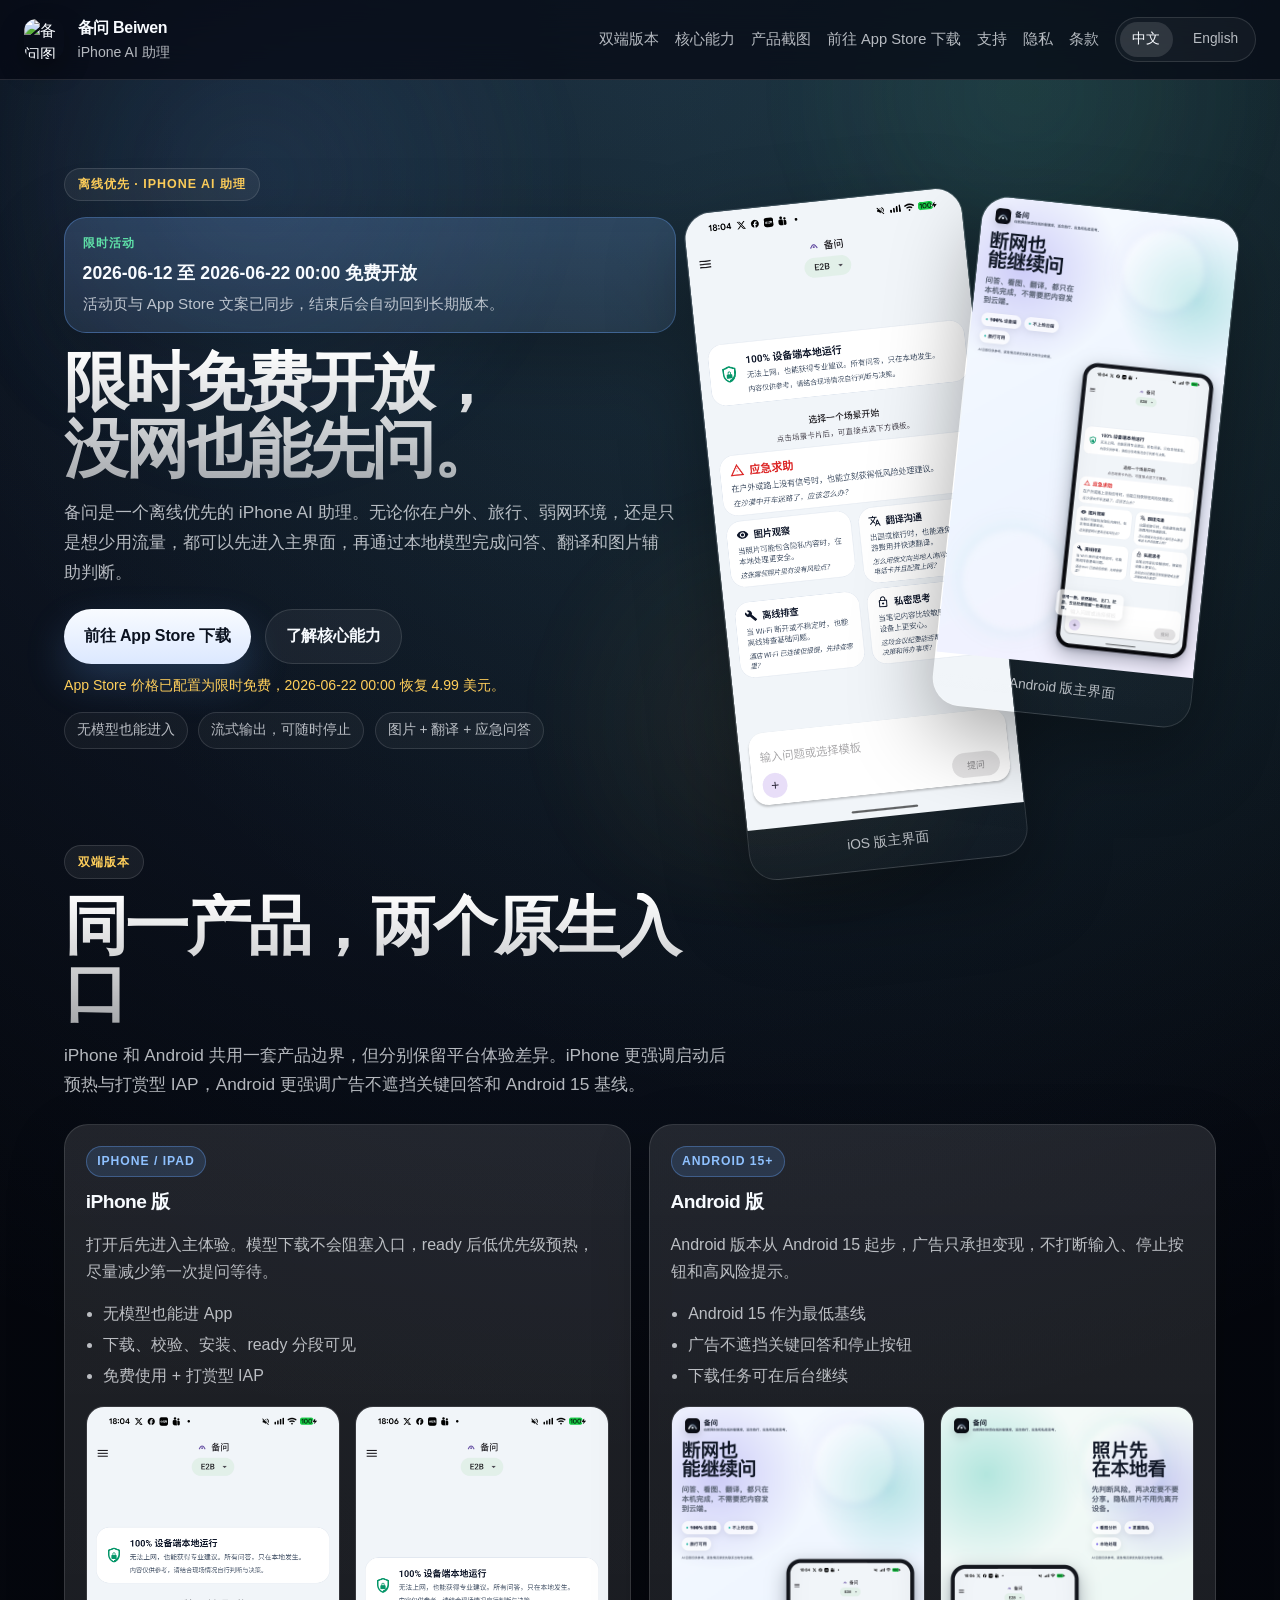
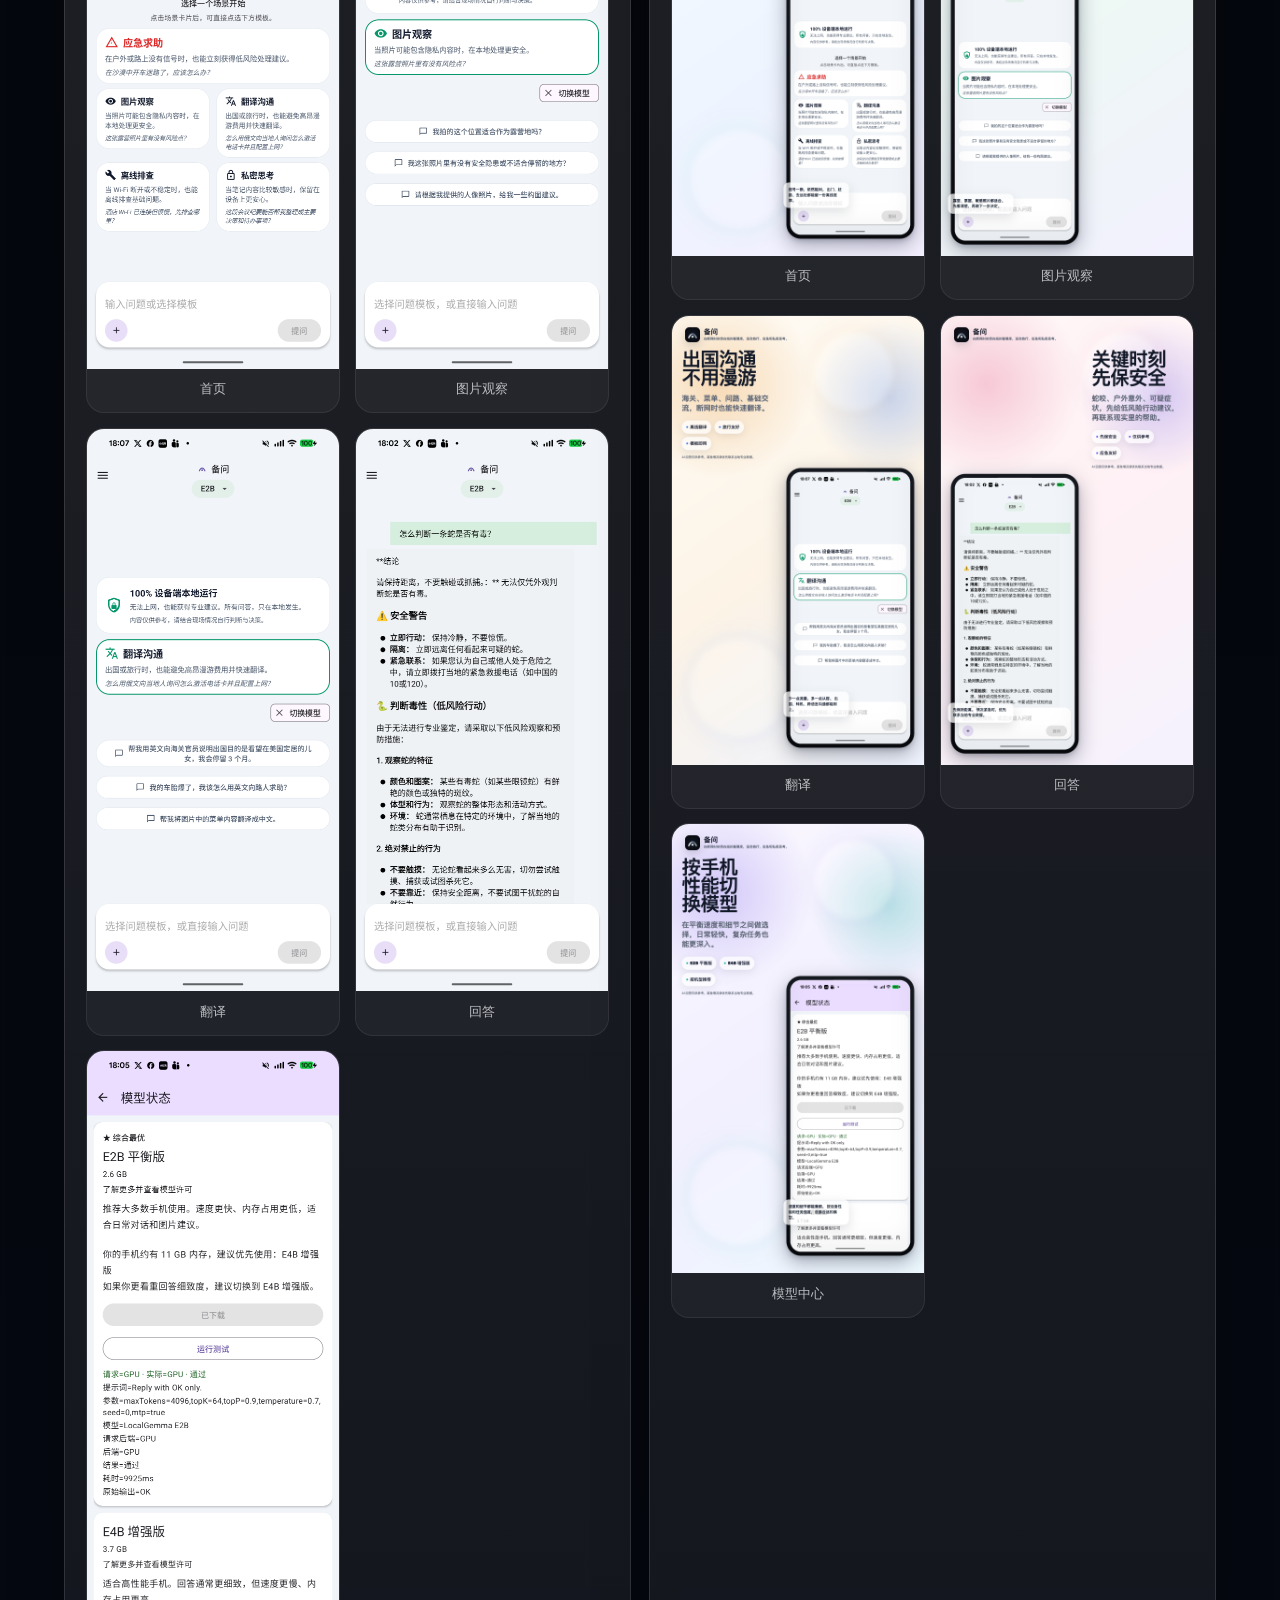
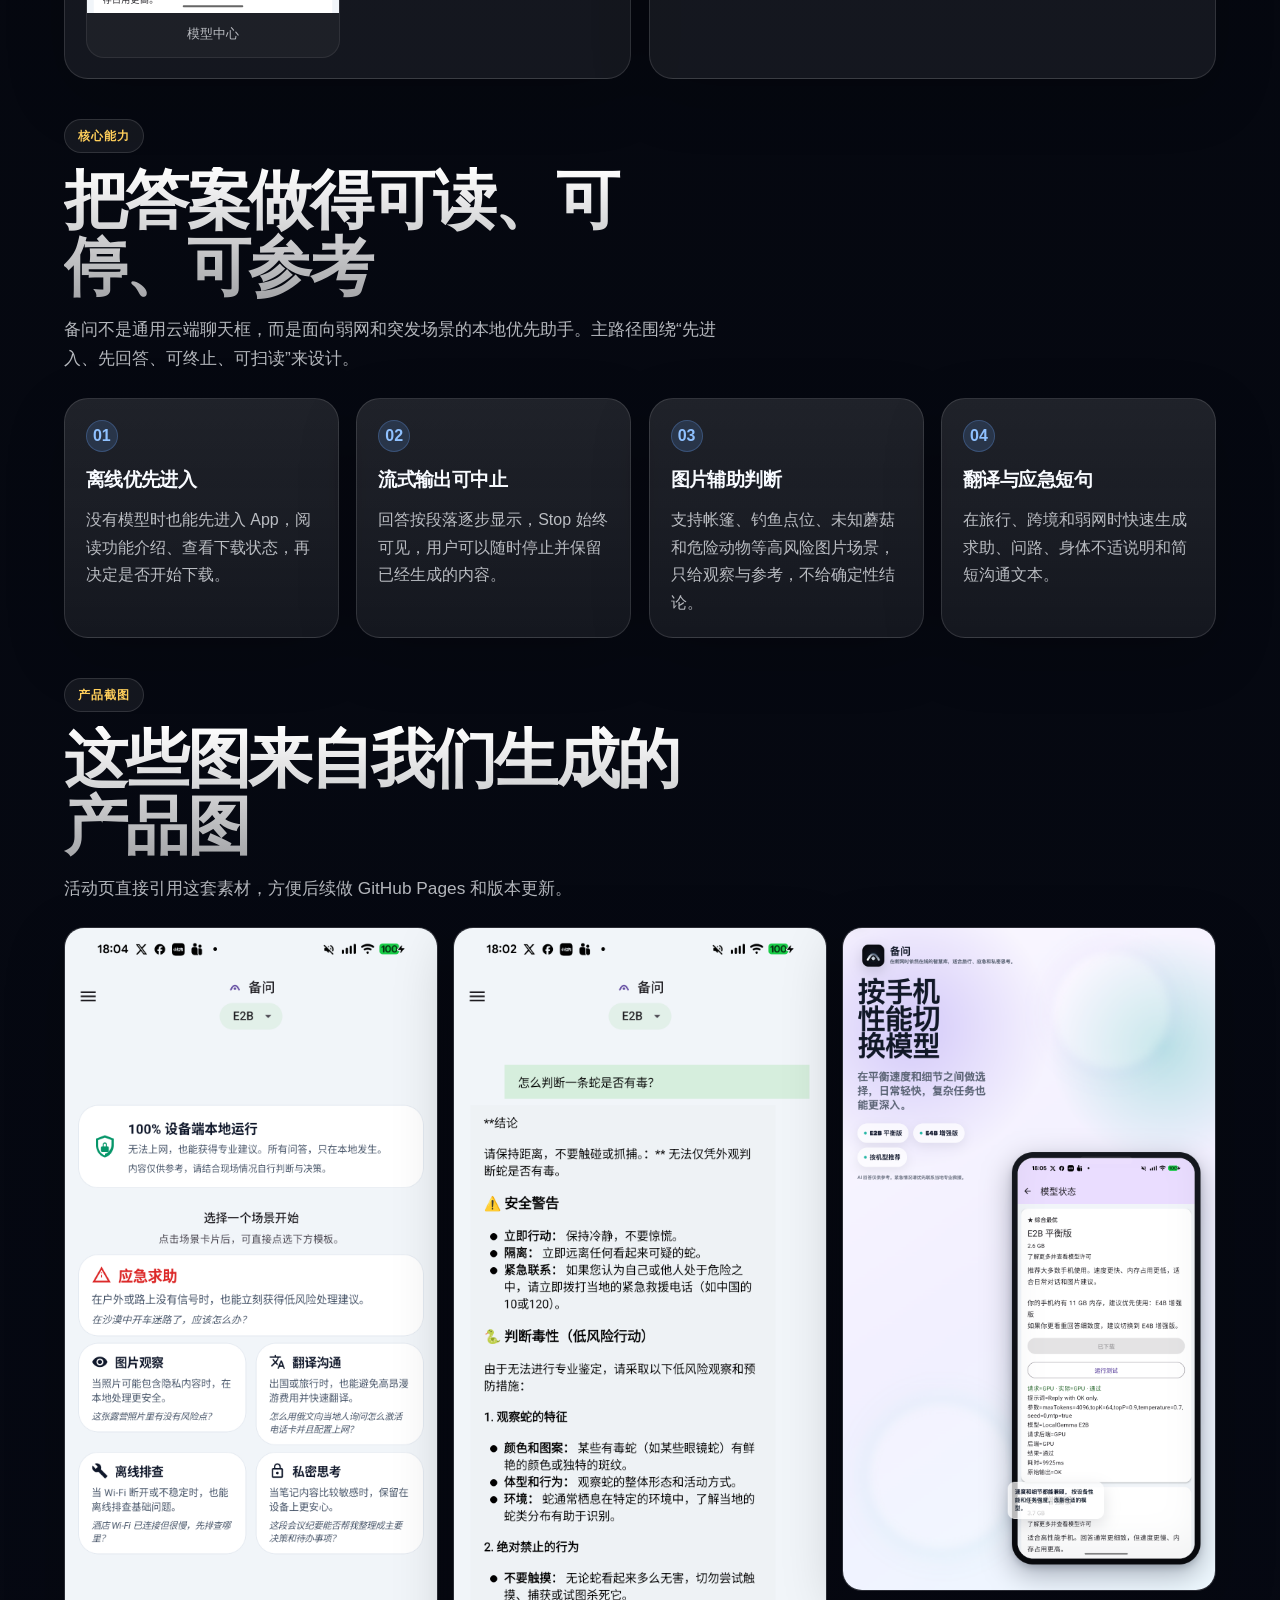
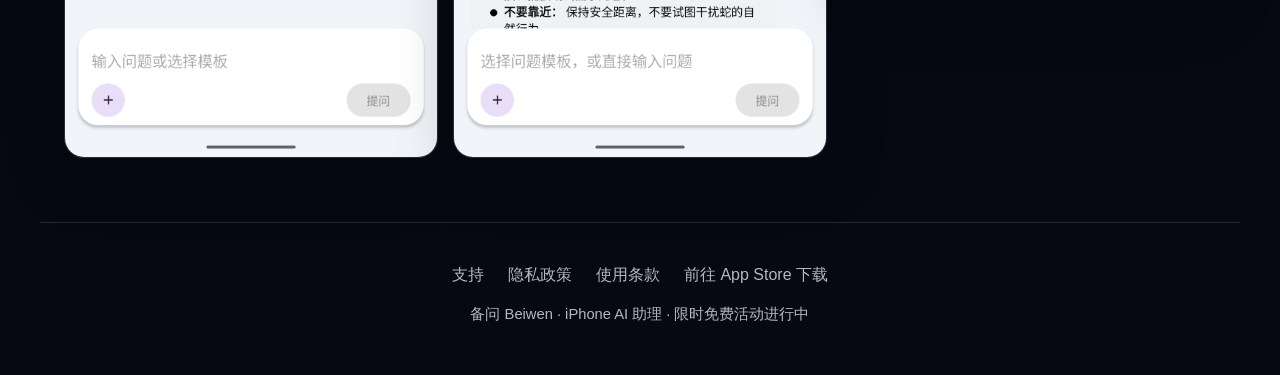
==== index.html @ 20f4f060 "Publish product landing site" ====
<!DOCTYPE html>
<html lang="zh-Hans">
<head>
  <meta charset="UTF-8">
  <meta name="viewport" content="width=device-width, initial-scale=1.0">
  <meta name="description" content="备问是一款离线优先的 iPhone AI 助理。限时免费开放至 2026-06-22 00:00，适合旅行、弱网和隐私敏感场景。">
  <title>备问 Beiwen - 限时免费到 2026-06-22</title>
  
  <!-- OpenGraph Metadata for Social Sharing -->
  <meta property="og:title" content="备问 Beiwen - 限时免费到 2026-06-22">
  <meta property="og:description" content="备问是一款离线优先的 iPhone AI 助理。限时免费开放至 2026-06-22 00:00，适合旅行、弱网和隐私敏感场景。">
    <meta property="og:image" content="https://beiwen-app.github.io/assets/beiwen/icon/app-icon.png">
    <meta property="og:url" content="https://beiwen-app.github.io/">
  <meta property="og:type" content="website">
  
  <!-- Twitter Card Metadata -->
  <meta name="twitter:card" content="summary_large_image">
  <meta name="twitter:title" content="备问 Beiwen - 限时免费到 2026-06-22">
  <meta name="twitter:description" content="备问是一款离线优先的 iPhone AI 助理。限时免费开放至 2026-06-22 00:00，适合旅行、弱网和隐私敏感场景。">
    <meta name="twitter:image" content="https://beiwen-app.github.io/assets/beiwen/icon/app-icon.png">

  <link rel="stylesheet" href="css/style.css">
  <script src="js/main.js" defer></script>
</head>
<body data-page="home">
  <div class="page-backdrop" aria-hidden="true"></div>

  <nav class="navbar" id="site-nav">
    <div class="brand-wrap">
      <img src="assets/beiwen/icon/app-icon.png" alt="备问图标" class="brand-icon">
      <div class="brand-copy">
        <div class="brand-title" data-i18n="nav.brand">备问 Beiwen</div>
        <div class="brand-subtitle" data-i18n="nav.pill">iOS + Android</div>
      </div>
    </div>
    <div class="nav-links">
      <a href="#platforms" data-i18n="nav.platforms">双端版本</a>
      <a href="#features" data-i18n="nav.features">核心能力</a>
      <a href="#gallery" data-i18n="nav.gallery">产品截图</a>
      <a href="https://apps.apple.com/app/id6776050238" data-app-store-link data-i18n="hero.primary">前往 App Store 下载</a>
      <a href="support.html" data-i18n="nav.support">支持</a>
      <a href="legal/privacy.html" data-i18n="nav.privacy">隐私</a>
      <a href="legal/terms.html" data-i18n="nav.terms">条款</a>
      <div class="locale-switcher" role="group" aria-label="Language switcher">
        <button class="lang-switch" type="button" data-set-locale="zh-Hans">中文</button>
        <button class="lang-switch" type="button" data-set-locale="en">English</button>
      </div>
    </div>
  </nav>

  <main>
    <header class="hero">
      <div class="hero-copy">
        <div class="hero-kicker" data-i18n="hero.kicker">离线优先 · iOS / Android 双端</div>
        <div class="activity-banner">
          <div class="activity-banner__badge" data-i18n="announcement.badge">限时活动</div>
          <div class="activity-banner__title" data-i18n="announcement.title">2026-06-12 至 2026-06-22 00:00 免费开放</div>
          <div class="activity-banner__desc" data-i18n="announcement.desc">活动页与 App Store 文案已同步，结束后会自动回到长期版本。</div>
        </div>
        <h1 class="hero-title text-gradient" data-i18n="hero.title">没网也能先问，<br>先拿到参考答案。</h1>
        <p class="hero-subtitle" data-i18n="hero.subtitle">
          备问是一个离线优先的应急 AI 助理。无论你在户外、旅行、弱网环境，还是只是想少用流量，都可以先进入主界面，再通过本地模型完成问答、翻译和图片辅助判断。
        </p>
        <div class="hero-actions-container">
          <div class="hero-actions">
            <a href="https://apps.apple.com/app/id6776050238" class="btn-primary" data-app-store-link data-i18n="hero.primary">前往 App Store 下载</a>
            <a href="#features" class="btn btn-secondary" data-i18n="hero.secondary">了解核心能力</a>
          </div>
          <div class="hero-actions-note" data-i18n="hero.appStoreNote">App Store 价格已配置为限时免费，2026-06-22 00:00 恢复 4.99 美元。</div>
        </div>
        <div class="hero-pills">
          <span data-i18n="hero.pill1">无模型也能进入</span>
          <span data-i18n="hero.pill2">流式输出，可随时停止</span>
          <span data-i18n="hero.pill3">图片 + 翻译 + 应急问答</span>
        </div>
      </div>

      <div class="hero-visual" aria-label="Beiwen product preview">
        <div class="device-stack">
          <figure class="device-card device-card-ios">
            <img data-beiwen-image="hero-ios" src="assets/beiwen/ios/zh-Hans/01-home.png" alt="备问 iOS 首页">
            <figcaption data-i18n="hero.ios-caption">iOS 版主界面</figcaption>
          </figure>
          <figure class="device-card device-card-android">
            <img data-beiwen-image="hero-android" src="assets/beiwen/android/zh-Hans/android-phone-01.png" alt="备问 Android 首页">
            <figcaption data-i18n="hero.android-caption">Android 版主界面</figcaption>
          </figure>
        </div>
      </div>
    </header>

    <section id="platforms" class="section">
      <div class="section-kicker" data-i18n="platforms.kicker">双端版本</div>
      <h2 class="section-title text-gradient" data-i18n="platforms.title">同一产品，两个原生入口</h2>
      <p class="section-description" data-i18n="platforms.subtitle">
        iOS 和 Android 共用一套产品边界，但分别保留平台体验差异。iOS 更强调启动后预热与打赏型 IAP，Android 更强调广告不遮挡关键回答和 Android 15 基线。
      </p>

      <div class="platform-grid">
        <article class="platform-card platform-card-ios">
          <div class="platform-topline">
            <span class="platform-badge" data-i18n="platforms.ios.badge">iPhone / iPad</span>
            <h3 data-i18n="platforms.ios.title">iOS 版</h3>
          </div>
          <p data-i18n="platforms.ios.desc">
            打开后先进入主体验。模型下载不会阻塞入口，ready 后低优先级预热，尽量减少第一次提问等待。
          </p>
          <ul class="platform-list">
            <li data-i18n="platforms.ios.point1">无模型也能进 App</li>
            <li data-i18n="platforms.ios.point2">下载、校验、安装、ready 分段可见</li>
            <li data-i18n="platforms.ios.point3">免费使用 + 打赏型 IAP</li>
          </ul>
          <div class="shot-grid shot-grid-ios">
            <figure>
              <img data-beiwen-image="ios-1" src="assets/beiwen/ios/zh-Hans/01-home.png" alt="备问 iOS 首页">
              <figcaption data-i18n="gallery.ios.1">首页</figcaption>
            </figure>
            <figure>
              <img data-beiwen-image="ios-2" src="assets/beiwen/ios/zh-Hans/02-image-observation.png" alt="备问 iOS 图片观察">
              <figcaption data-i18n="gallery.ios.2">图片观察</figcaption>
            </figure>
            <figure>
              <img data-beiwen-image="ios-3" src="assets/beiwen/ios/zh-Hans/03-translation.png" alt="备问 iOS 翻译">
              <figcaption data-i18n="gallery.ios.3">翻译</figcaption>
            </figure>
            <figure>
              <img data-beiwen-image="ios-4" src="assets/beiwen/ios/zh-Hans/04-answer.png" alt="备问 iOS 回答">
              <figcaption data-i18n="gallery.ios.4">回答</figcaption>
            </figure>
            <figure>
              <img data-beiwen-image="ios-5" src="assets/beiwen/ios/zh-Hans/05-model-center.png" alt="备问 iOS 模型中心">
              <figcaption data-i18n="gallery.ios.5">模型中心</figcaption>
            </figure>
          </div>
        </article>

        <article class="platform-card platform-card-android">
          <div class="platform-topline">
            <span class="platform-badge" data-i18n="platforms.android.badge">Android 15+</span>
            <h3 data-i18n="platforms.android.title">Android 版</h3>
          </div>
          <p data-i18n="platforms.android.desc">
            Android 版本从 Android 15 起步，广告只承担变现，不打断输入、停止按钮和高风险提示。
          </p>
          <ul class="platform-list">
            <li data-i18n="platforms.android.point1">Android 15 作为最低基线</li>
            <li data-i18n="platforms.android.point2">广告不遮挡关键回答和停止按钮</li>
            <li data-i18n="platforms.android.point3">下载任务可在后台继续</li>
          </ul>
          <div class="shot-grid shot-grid-android">
            <figure>
              <img data-beiwen-image="android-1" src="assets/beiwen/android/zh-Hans/android-phone-01.png" alt="备问 Android 首页">
              <figcaption data-i18n="gallery.android.1">首页</figcaption>
            </figure>
            <figure>
              <img data-beiwen-image="android-2" src="assets/beiwen/android/zh-Hans/android-phone-02.png" alt="备问 Android 图片观察">
              <figcaption data-i18n="gallery.android.2">图片观察</figcaption>
            </figure>
            <figure>
              <img data-beiwen-image="android-3" src="assets/beiwen/android/zh-Hans/android-phone-03.png" alt="备问 Android 翻译">
              <figcaption data-i18n="gallery.android.3">翻译</figcaption>
            </figure>
            <figure>
              <img data-beiwen-image="android-4" src="assets/beiwen/android/zh-Hans/android-phone-04.png" alt="备问 Android 回答">
              <figcaption data-i18n="gallery.android.4">回答</figcaption>
            </figure>
            <figure>
              <img data-beiwen-image="android-5" src="assets/beiwen/android/zh-Hans/android-phone-05.png" alt="备问 Android 模型中心">
              <figcaption data-i18n="gallery.android.5">模型中心</figcaption>
            </figure>
          </div>
        </article>
      </div>
    </section>

    <section id="features" class="section">
      <div class="section-kicker" data-i18n="features.kicker">核心能力</div>
      <h2 class="section-title text-gradient" data-i18n="features.title">把答案做得可读、可停、可参考</h2>
      <p class="section-description" data-i18n="features.subtitle">
        备问不是通用云端聊天框，而是面向弱网和突发场景的本地优先助手。主路径围绕“先进入、先回答、可终止、可扫读”来设计。
      </p>

      <div class="feature-grid">
        <article class="feature-card">
          <div class="feature-icon">01</div>
          <h3 data-i18n="features.card1.title">离线优先进入</h3>
          <p data-i18n="features.card1.desc">
            没有模型时也能先进入 App，阅读功能介绍、查看下载状态，再决定是否开始下载。
          </p>
        </article>
        <article class="feature-card">
          <div class="feature-icon">02</div>
          <h3 data-i18n="features.card2.title">流式输出可中止</h3>
          <p data-i18n="features.card2.desc">
            回答按段落逐步显示，Stop 始终可见，用户可以随时停止并保留已经生成的内容。
          </p>
        </article>
        <article class="feature-card">
          <div class="feature-icon">03</div>
          <h3 data-i18n="features.card3.title">图片辅助判断</h3>
          <p data-i18n="features.card3.desc">
            支持帐篷、钓鱼点位、未知蘑菇和危险动物等高风险图片场景，只给观察与参考，不给确定性结论。
          </p>
        </article>
        <article class="feature-card">
          <div class="feature-icon">04</div>
          <h3 data-i18n="features.card4.title">翻译与应急短句</h3>
          <p data-i18n="features.card4.desc">
            在旅行、跨境和弱网时快速生成求助、问路、身体不适说明和简短沟通文本。
          </p>
        </article>
      </div>
    </section>

    <section id="gallery" class="section section-gallery">
      <div class="section-kicker" data-i18n="gallery.kicker">产品截图</div>
      <h2 class="section-title text-gradient" data-i18n="gallery.title">这些图来自我们生成的产品图</h2>
      <p class="section-description" data-i18n="gallery.subtitle">
        我们把已经生成好的备问产品图复制到了站点资产里，首页直接引用这套素材，方便后续做 GitHub Pages 和版本更新。
      </p>
      <div class="gallery-rows">
        <div class="gallery-row">
          <img data-beiwen-image="gallery-spotlight-1" src="assets/beiwen/ios/zh-Hans/01-home.png" alt="备问首页">
          <img data-beiwen-image="gallery-spotlight-2" src="assets/beiwen/ios/zh-Hans/04-answer.png" alt="备问回答界面">
          <img data-beiwen-image="gallery-spotlight-3" src="assets/beiwen/android/zh-Hans/android-phone-05.png" alt="备问 Android 模型中心">
        </div>
      </div>
    </section>
  </main>

  <footer class="footer">
    <div class="footer-links">
      <a href="support.html" data-i18n="footer.support">支持</a>
      <a href="legal/privacy.html" data-i18n="footer.privacy">隐私政策</a>
      <a href="legal/terms.html" data-i18n="footer.terms">使用条款</a>
      <a href="https://apps.apple.com/app/id6776050238" data-app-store-link data-i18n="hero.primary">前往 App Store 下载</a>
    </div>
    <div class="footer-note" data-i18n="footer.note">
      备问 Beiwen · iOS 和 Android 双端 · 离线优先应急 AI 助理
    </div>
  </footer>
</body>
</html>
---- css/style.css ----
:root {
  --beiwen-bg: #05070d;
  --beiwen-surface: rgba(255, 255, 255, 0.05);
  --beiwen-surface-strong: rgba(255, 255, 255, 0.09);
  --beiwen-border: rgba(255, 255, 255, 0.12);
  --beiwen-text-primary: #f8fbff;
  --beiwen-text-secondary: rgba(248, 251, 255, 0.72);
  --beiwen-accent: #69a7ff;
  --beiwen-accent-strong: #8fc1ff;
  --beiwen-glow: rgba(105, 167, 255, 0.26);
  --beiwen-warning: #ffcf5b;
  --beiwen-success: #5fe0a8;
}

* {
  box-sizing: border-box;
}

html {
  scroll-behavior: smooth;
}

body {
  margin: 0;
  font-family: -apple-system, BlinkMacSystemFont, 'Inter', 'PingFang SC', 'Helvetica Neue', Arial, sans-serif;
  line-height: 1.5;
  -webkit-font-smoothing: antialiased;
}

html {
  scroll-behavior: smooth;
}

h1, h2, h3, h4 {
  margin: 0;
  font-weight: 700;
  letter-spacing: -0.03em;
}

.text-gradient {
  background: linear-gradient(180deg, #ffffff 0%, rgba(255, 255, 255, 0.64) 100%);
  -webkit-background-clip: text;
  -webkit-text-fill-color: transparent;
  background-clip: text;
}

.accent-gradient {
  background: linear-gradient(90deg, #69a7ff 0%, #5fe0a8 100%);
  -webkit-background-clip: text;
  -webkit-text-fill-color: transparent;
  background-clip: text;
}

body {
  background:
    radial-gradient(circle at top, rgba(105, 167, 255, 0.18), transparent 28%),
    radial-gradient(circle at 80% 0%, rgba(95, 224, 168, 0.12), transparent 22%),
    linear-gradient(180deg, #04060b 0%, #060913 100%);
  color: var(--beiwen-text-primary);
}

main {
  position: relative;
  z-index: 1;
}

a {
  color: inherit;
}

.page-backdrop {
  position: fixed;
  inset: 0;
  pointer-events: none;
  background:
    radial-gradient(circle at 20% 20%, rgba(105, 167, 255, 0.14), transparent 26%),
    radial-gradient(circle at 80% 10%, rgba(95, 224, 168, 0.10), transparent 20%),
    radial-gradient(circle at 60% 80%, rgba(255, 207, 91, 0.08), transparent 24%);
  filter: blur(36px);
  opacity: 0.85;
}

.navbar {
  position: sticky;
  top: 0;
  z-index: 20;
  display: flex;
  align-items: center;
  justify-content: space-between;
  gap: 1rem;
  padding: 1rem 1.5rem;
  background: rgba(6, 9, 19, 0.74);
  backdrop-filter: blur(18px);
  -webkit-backdrop-filter: blur(18px);
  border-bottom: 1px solid var(--beiwen-border);
}

.brand-wrap {
  display: flex;
  align-items: center;
  gap: 0.85rem;
  min-width: 0;
}

.brand-icon {
  width: 40px;
  height: 40px;
  border-radius: 12px;
  box-shadow: 0 10px 26px rgba(0, 0, 0, 0.32);
}

.brand-copy {
  display: grid;
  gap: 0.1rem;
}

.brand-title {
  font-size: 1rem;
  font-weight: 700;
  letter-spacing: -0.02em;
}

.brand-subtitle {
  color: var(--beiwen-text-secondary);
  font-size: 0.88rem;
}

.nav-links {
  display: flex;
  align-items: center;
  gap: 1rem;
  flex-wrap: wrap;
}

.nav-links a {
  text-decoration: none;
  color: var(--beiwen-text-secondary);
  font-size: 0.92rem;
  transition: color 0.2s ease, opacity 0.2s ease;
}

.nav-links a:hover {
  color: var(--beiwen-text-primary);
}

.locale-switcher {
  display: inline-flex;
  align-items: center;
  gap: 0.45rem;
  padding: 0.25rem;
  border: 1px solid var(--beiwen-border);
  border-radius: 999px;
  background: rgba(255, 255, 255, 0.04);
}

.lang-switch {
  appearance: none;
  border: 0;
  background: transparent;
  color: var(--beiwen-text-secondary);
  font: inherit;
  font-size: 0.86rem;
  padding: 0.45rem 0.8rem;
  border-radius: 999px;
  cursor: pointer;
  transition: background 0.2s ease, color 0.2s ease;
}

.lang-switch:hover,
.lang-switch.is-active {
  color: var(--beiwen-text-primary);
  background: rgba(255, 255, 255, 0.12);
}

.hero {
  max-width: 1200px;
  margin: 0 auto;
  padding: 5.5rem 1.5rem 3.5rem;
  display: grid;
  grid-template-columns: minmax(0, 1.1fr) minmax(320px, 0.9fr);
  gap: 2.5rem;
  align-items: center;
}

.hero-copy {
  display: grid;
  gap: 1rem;
}

.hero-kicker,
.section-kicker {
  display: inline-flex;
  align-items: center;
  justify-content: center;
  width: fit-content;
  gap: 0.45rem;
  padding: 0.4rem 0.8rem;
  border-radius: 999px;
  background: rgba(255, 255, 255, 0.06);
  border: 1px solid var(--beiwen-border);
  color: var(--beiwen-warning);
  font-size: 0.78rem;
  font-weight: 700;
  letter-spacing: 0.08em;
  text-transform: uppercase;
}

.activity-banner {
  display: grid;
  gap: 0.45rem;
  padding: 1rem 1.1rem;
  border: 1px solid rgba(105, 167, 255, 0.34);
  border-radius: 22px;
  background:
    linear-gradient(180deg, rgba(105, 167, 255, 0.16), rgba(105, 167, 255, 0.08)),
    rgba(255, 255, 255, 0.04);
  box-shadow: 0 24px 80px rgba(0, 0, 0, 0.25);
}

.activity-banner__badge {
  color: var(--beiwen-success);
  font-size: 0.76rem;
  font-weight: 800;
  letter-spacing: 0.08em;
  text-transform: uppercase;
}

.activity-banner__title {
  font-size: 1.1rem;
  font-weight: 700;
}

.activity-banner__desc {
  color: var(--beiwen-text-secondary);
  font-size: 0.95rem;
}

.hero-title,
.section-title {
  font-size: clamp(2.5rem, 5vw, 4.75rem);
  line-height: 1.04;
  letter-spacing: -0.04em;
  margin: 0;
}

.hero-subtitle,
.section-description {
  margin: 0;
  color: var(--beiwen-text-secondary);
  font-size: 1.08rem;
  line-height: 1.72;
  max-width: 42rem;
}

.hero-actions {
  display: flex;
  gap: 0.85rem;
  flex-wrap: wrap;
  margin-top: 0.35rem;
}

.hero-actions-container {
  display: grid;
  gap: 0.8rem;
  justify-items: start;
}

.hero-actions-note {
  font-size: 0.88rem;
  color: var(--beiwen-warning);
  font-weight: 500;
  line-height: 1.4;
}

@media (max-width: 1080px) {
  .hero-actions-container {
    justify-items: center;
  }
  .hero-actions {
    justify-content: center;
  }
}

.btn-primary,
.btn-secondary {
  display: inline-flex;
  align-items: center;
  justify-content: center;
  gap: 0.45rem;
  border-radius: 999px;
  padding: 0.9rem 1.25rem;
  text-decoration: none;
  font-weight: 700;
  letter-spacing: -0.01em;
  transition: transform 0.2s ease, background 0.2s ease, border-color 0.2s ease;
}

.btn-primary {
  background: linear-gradient(180deg, #f8fbff 0%, #dce8ff 100%);
  color: #0b1220;
  box-shadow: 0 18px 40px rgba(105, 167, 255, 0.22);
}

.btn-secondary {
  color: var(--beiwen-text-primary);
  border: 1px solid var(--beiwen-border);
  background: rgba(255, 255, 255, 0.05);
}

.btn-primary:hover,
.btn-secondary:hover {
  transform: translateY(-1px);
}

.hero-pills {
  display: flex;
  flex-wrap: wrap;
  gap: 0.65rem;
}

.hero-pills span {
  display: inline-flex;
  align-items: center;
  padding: 0.45rem 0.75rem;
  border-radius: 999px;
  border: 1px solid var(--beiwen-border);
  background: rgba(255, 255, 255, 0.04);
  color: var(--beiwen-text-secondary);
  font-size: 0.86rem;
}

.hero-visual {
  display: flex;
  justify-content: center;
}

.device-stack {
  position: relative;
  width: min(520px, 100%);
  min-height: 520px;
}

.device-card {
  margin: 0;
  position: absolute;
  overflow: hidden;
  border-radius: 28px;
  border: 1px solid var(--beiwen-border);
  background: linear-gradient(180deg, rgba(255, 255, 255, 0.08), rgba(255, 255, 255, 0.02));
  box-shadow: 0 28px 80px rgba(0, 0, 0, 0.34);
}

.device-card img {
  display: block;
  width: 100%;
  height: auto;
}

.device-card figcaption {
  padding: 0.9rem 1rem 1rem;
  color: var(--beiwen-text-secondary);
  font-size: 0.86rem;
  text-align: center;
}

.device-card-ios {
  width: 56%;
  left: 0;
  top: 0;
  transform: rotate(-6deg);
}

.device-card-android {
  width: 52%;
  right: 0;
  bottom: 0;
  transform: rotate(6deg);
}

.section {
  max-width: 1200px;
  margin: 0 auto;
  padding: 2.5rem 1.5rem 0;
}

.section-kicker {
  margin-bottom: 0.9rem;
}

.section-title {
  max-width: 42rem;
}

.section-description {
  margin-top: 0.9rem;
}

.platform-grid,
.feature-grid,
.gallery-rows {
  display: grid;
  gap: 1.1rem;
}

.platform-grid {
  grid-template-columns: repeat(2, minmax(0, 1fr));
  margin-top: 1.5rem;
}

.platform-card,
.feature-card {
  padding: 1.3rem;
  border-radius: 24px;
  border: 1px solid var(--beiwen-border);
  background:
    linear-gradient(180deg, rgba(255, 255, 255, 0.08), rgba(255, 255, 255, 0.03)),
    rgba(255, 255, 255, 0.03);
  box-shadow: 0 18px 60px rgba(0, 0, 0, 0.2);
}

.platform-topline {
  display: grid;
  gap: 0.7rem;
  margin-bottom: 0.85rem;
}

.platform-topline h3,
.feature-card h3 {
  margin: 0;
  font-size: 1.2rem;
}

.platform-badge {
  width: fit-content;
  display: inline-flex;
  padding: 0.35rem 0.65rem;
  border-radius: 999px;
  background: rgba(105, 167, 255, 0.15);
  border: 1px solid rgba(105, 167, 255, 0.35);
  color: var(--beiwen-accent-strong);
  font-size: 0.76rem;
  font-weight: 800;
  letter-spacing: 0.08em;
  text-transform: uppercase;
}

.platform-list {
  margin: 1rem 0 0;
  padding-left: 1.1rem;
  color: var(--beiwen-text-secondary);
  display: grid;
  gap: 0.45rem;
}

.shot-grid {
  display: grid;
  grid-template-columns: repeat(2, minmax(0, 1fr));
  gap: 0.9rem;
  margin-top: 1.1rem;
}

.shot-grid figure,
.gallery-row {
  margin: 0;
}

.shot-grid figure {
  overflow: hidden;
  border-radius: 18px;
  border: 1px solid rgba(255, 255, 255, 0.08);
  background: rgba(255, 255, 255, 0.04);
}

.shot-grid img,
.gallery-row img {
  display: block;
  width: 100%;
  height: auto;
}

.shot-grid figcaption {
  padding: 0.65rem 0.8rem 0.8rem;
  color: var(--beiwen-text-secondary);
  font-size: 0.84rem;
  text-align: center;
}

.feature-grid {
  grid-template-columns: repeat(4, minmax(0, 1fr));
  margin-top: 1.5rem;
}

.feature-icon {
  display: inline-flex;
  align-items: center;
  justify-content: center;
  width: 2rem;
  height: 2rem;
  border-radius: 999px;
  background: rgba(105, 167, 255, 0.16);
  border: 1px solid rgba(105, 167, 255, 0.26);
  color: var(--beiwen-accent-strong);
  font-weight: 800;
  margin-bottom: 0.9rem;
}

.feature-card p,
.platform-card p {
  margin: 0.7rem 0 0;
  color: var(--beiwen-text-secondary);
  line-height: 1.72;
}

.gallery-rows {
  margin-top: 1.5rem;
}

.gallery-row {
  display: grid;
  grid-template-columns: repeat(3, minmax(0, 1fr));
  gap: 0.9rem;
}

.gallery-row img {
  border-radius: 20px;
  border: 1px solid var(--beiwen-border);
  background: rgba(255, 255, 255, 0.03);
  box-shadow: 0 18px 60px rgba(0, 0, 0, 0.22);
}

.footer {
  max-width: 1200px;
  margin: 4rem auto 0;
  padding: 2.5rem 1.5rem 3rem;
  border-top: 1px solid var(--beiwen-border);
  color: var(--beiwen-text-secondary);
}

.footer-links {
  display: flex;
  flex-wrap: wrap;
  justify-content: center;
  gap: 1rem 1.5rem;
  margin-bottom: 1rem;
}

.footer-links a {
  text-decoration: none;
  color: var(--beiwen-text-secondary);
}

.footer-links a:hover {
  color: var(--beiwen-text-primary);
}

.footer-note {
  text-align: center;
  font-size: 0.92rem;
  line-height: 1.6;
}

@media (max-width: 1080px) {
  .hero {
    grid-template-columns: 1fr;
  }

  .device-stack {
    min-height: 460px;
  }

  .feature-grid {
    grid-template-columns: repeat(2, minmax(0, 1fr));
  }

  .gallery-row {
    grid-template-columns: 1fr;
  }
}

@media (max-width: 780px) {
  .navbar {
    flex-direction: column;
    align-items: flex-start;
  }

  .nav-links {
    width: 100%;
    justify-content: flex-start;
    gap: 0.75rem;
  }

  .hero {
    padding-top: 4rem;
  }

  .device-stack {
    min-height: 410px;
  }

  .platform-grid,
  .feature-grid,
  .shot-grid {
    grid-template-columns: 1fr;
  }
}

@media (max-width: 560px) {
  .nav-links a {
    display: none;
  }

  .locale-switcher {
    width: 100%;
    justify-content: space-between;
  }

  .lang-switch {
    flex: 1 1 0;
    text-align: center;
  }

  .hero,
  .section,
  .footer {
    padding-left: 1rem;
    padding-right: 1rem;
  }

  .hero-title,
  .section-title {
    font-size: clamp(2.1rem, 12vw, 3rem);
  }

  .hero-subtitle,
  .section-description {
    font-size: 1rem;
  }

  .device-stack {
    min-height: 360px;
  }

  .device-card {
    width: 68%;
  }

  .device-card-ios {
    left: 0;
    top: 0;
  }

  .device-card-android {
    right: 0;
    bottom: 0;
  }
}
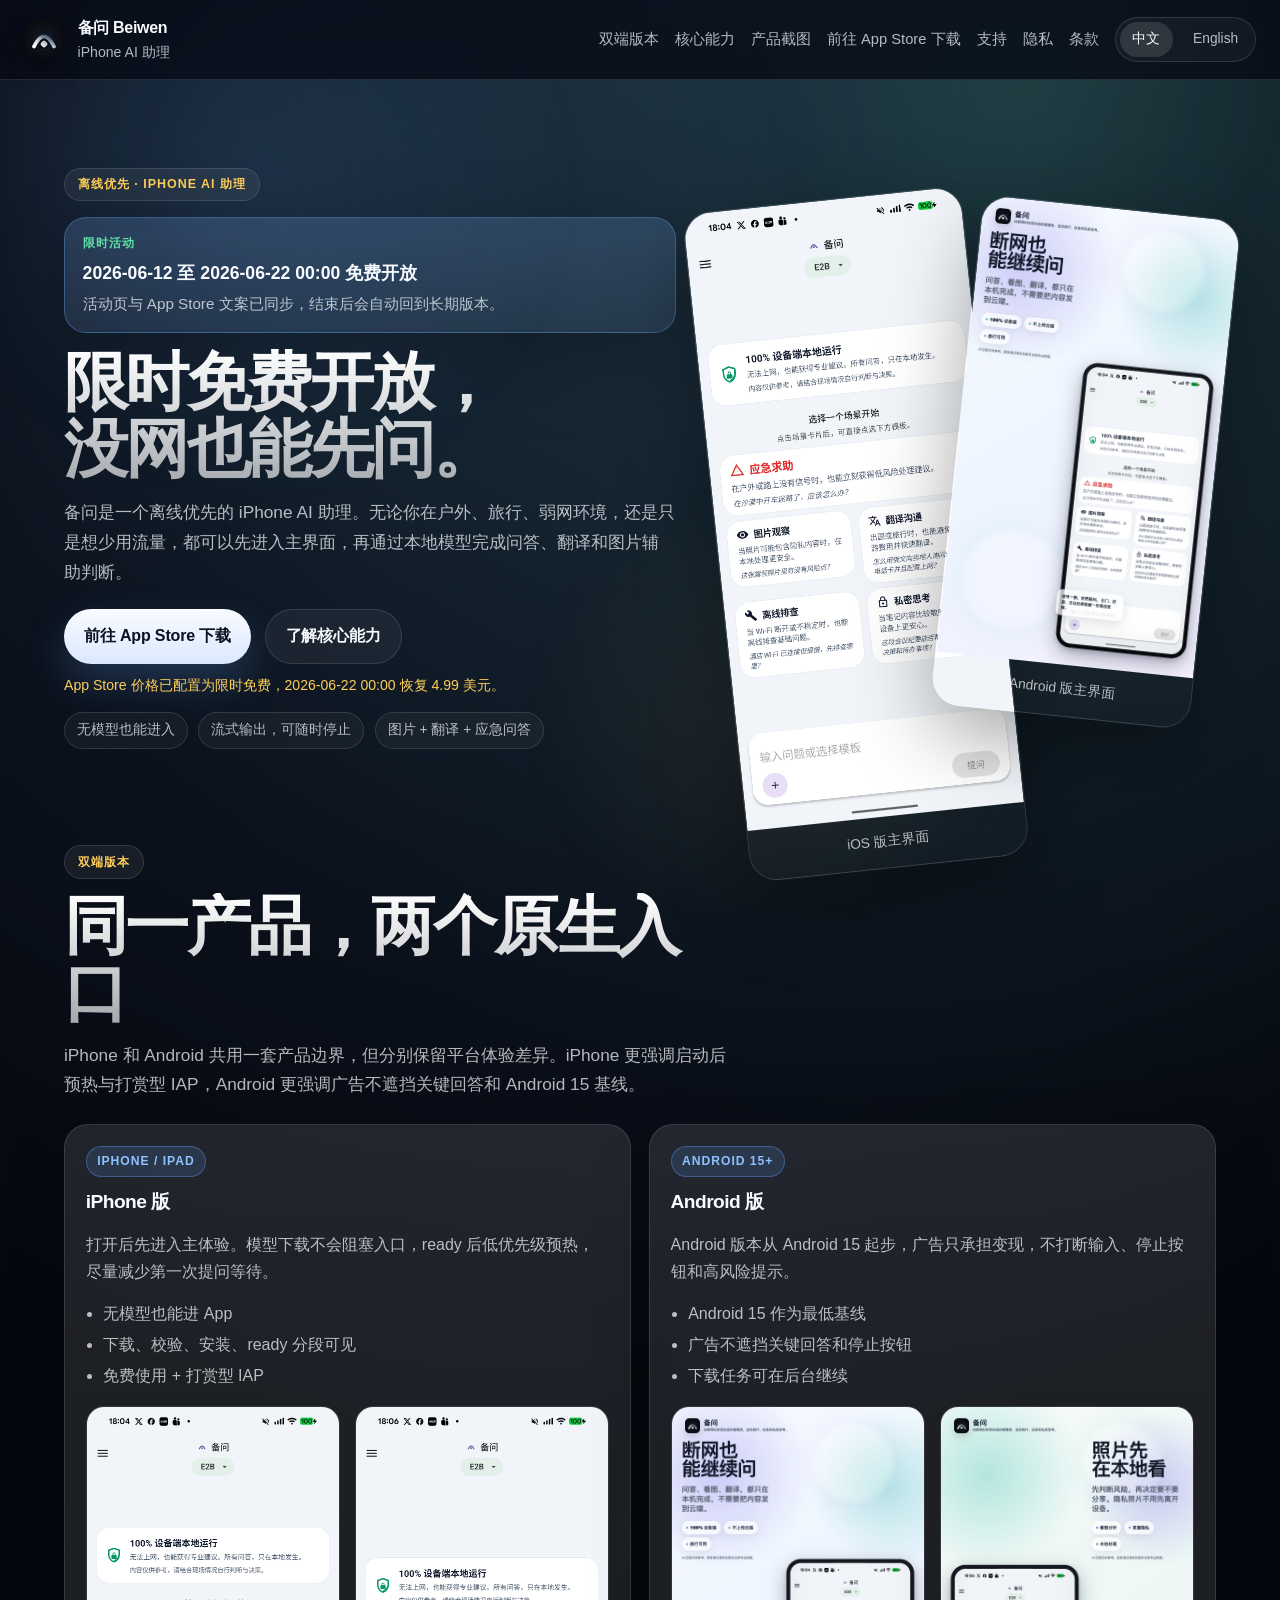
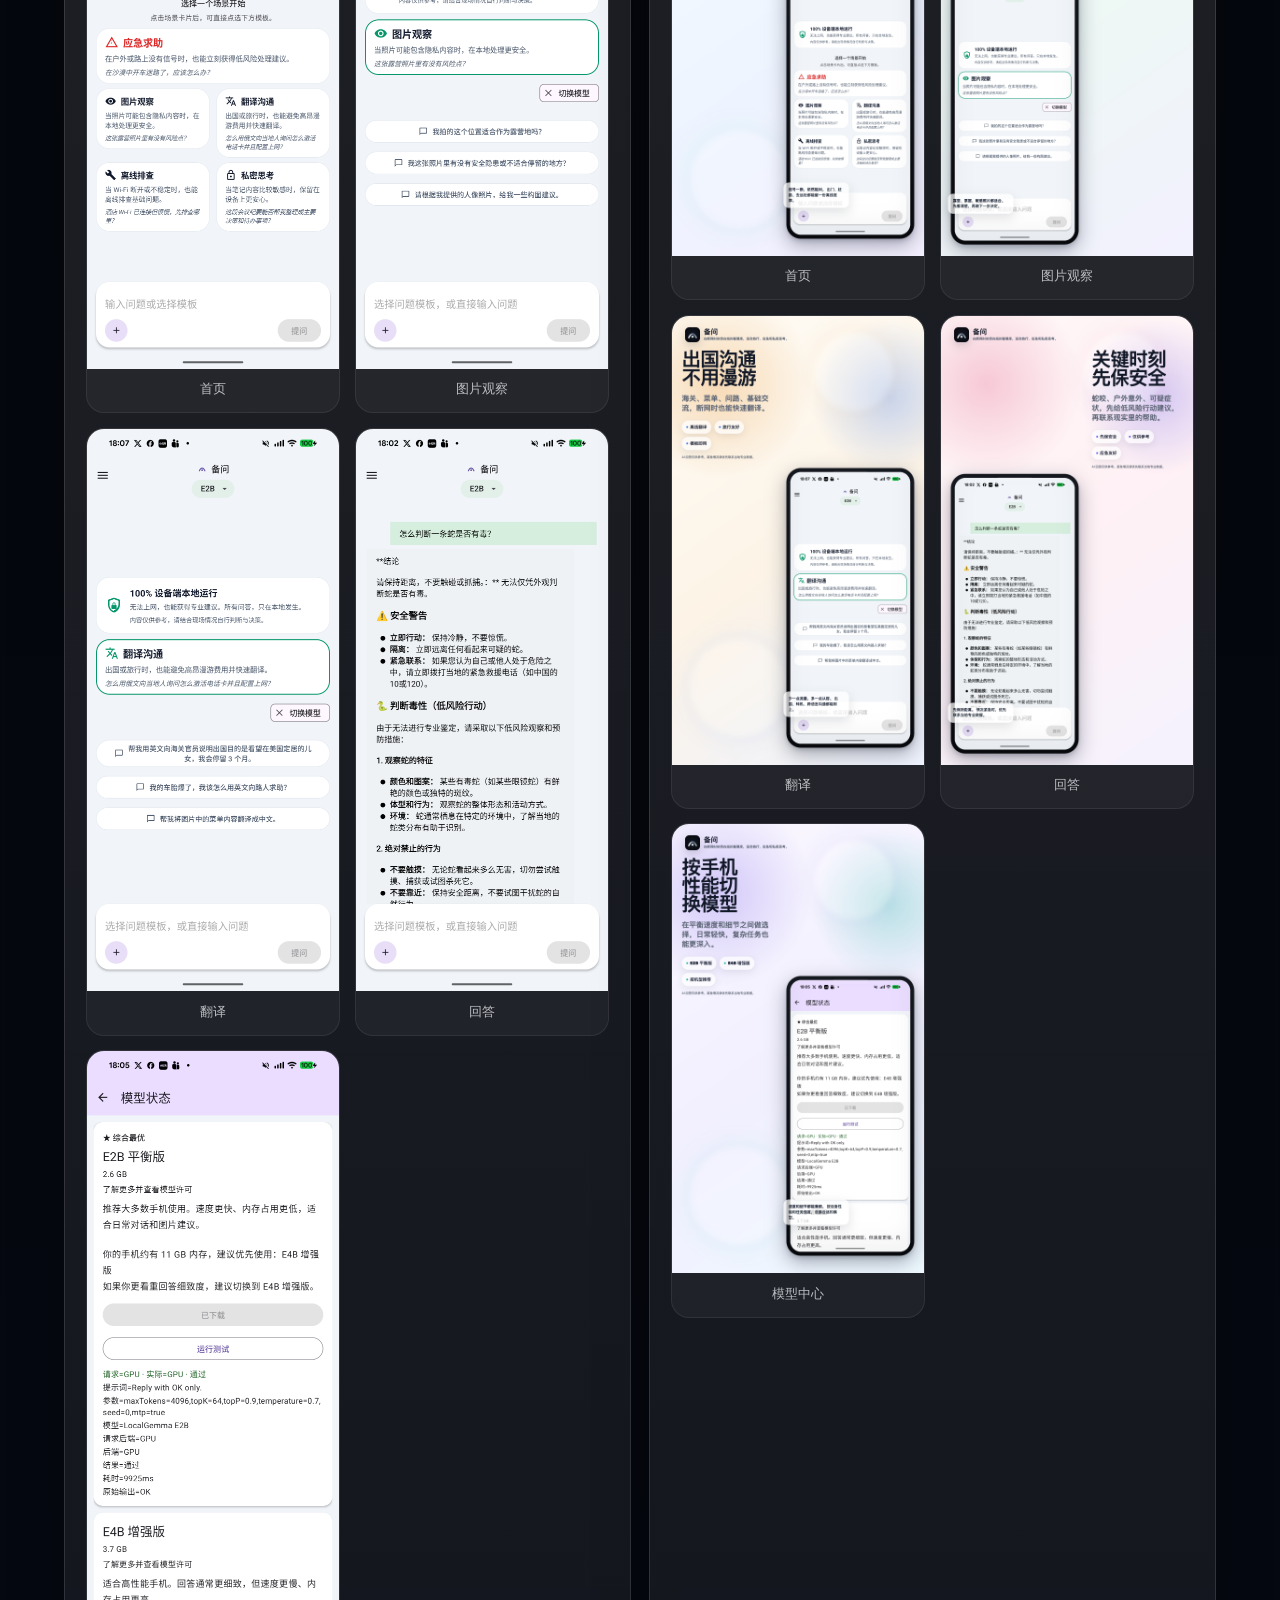
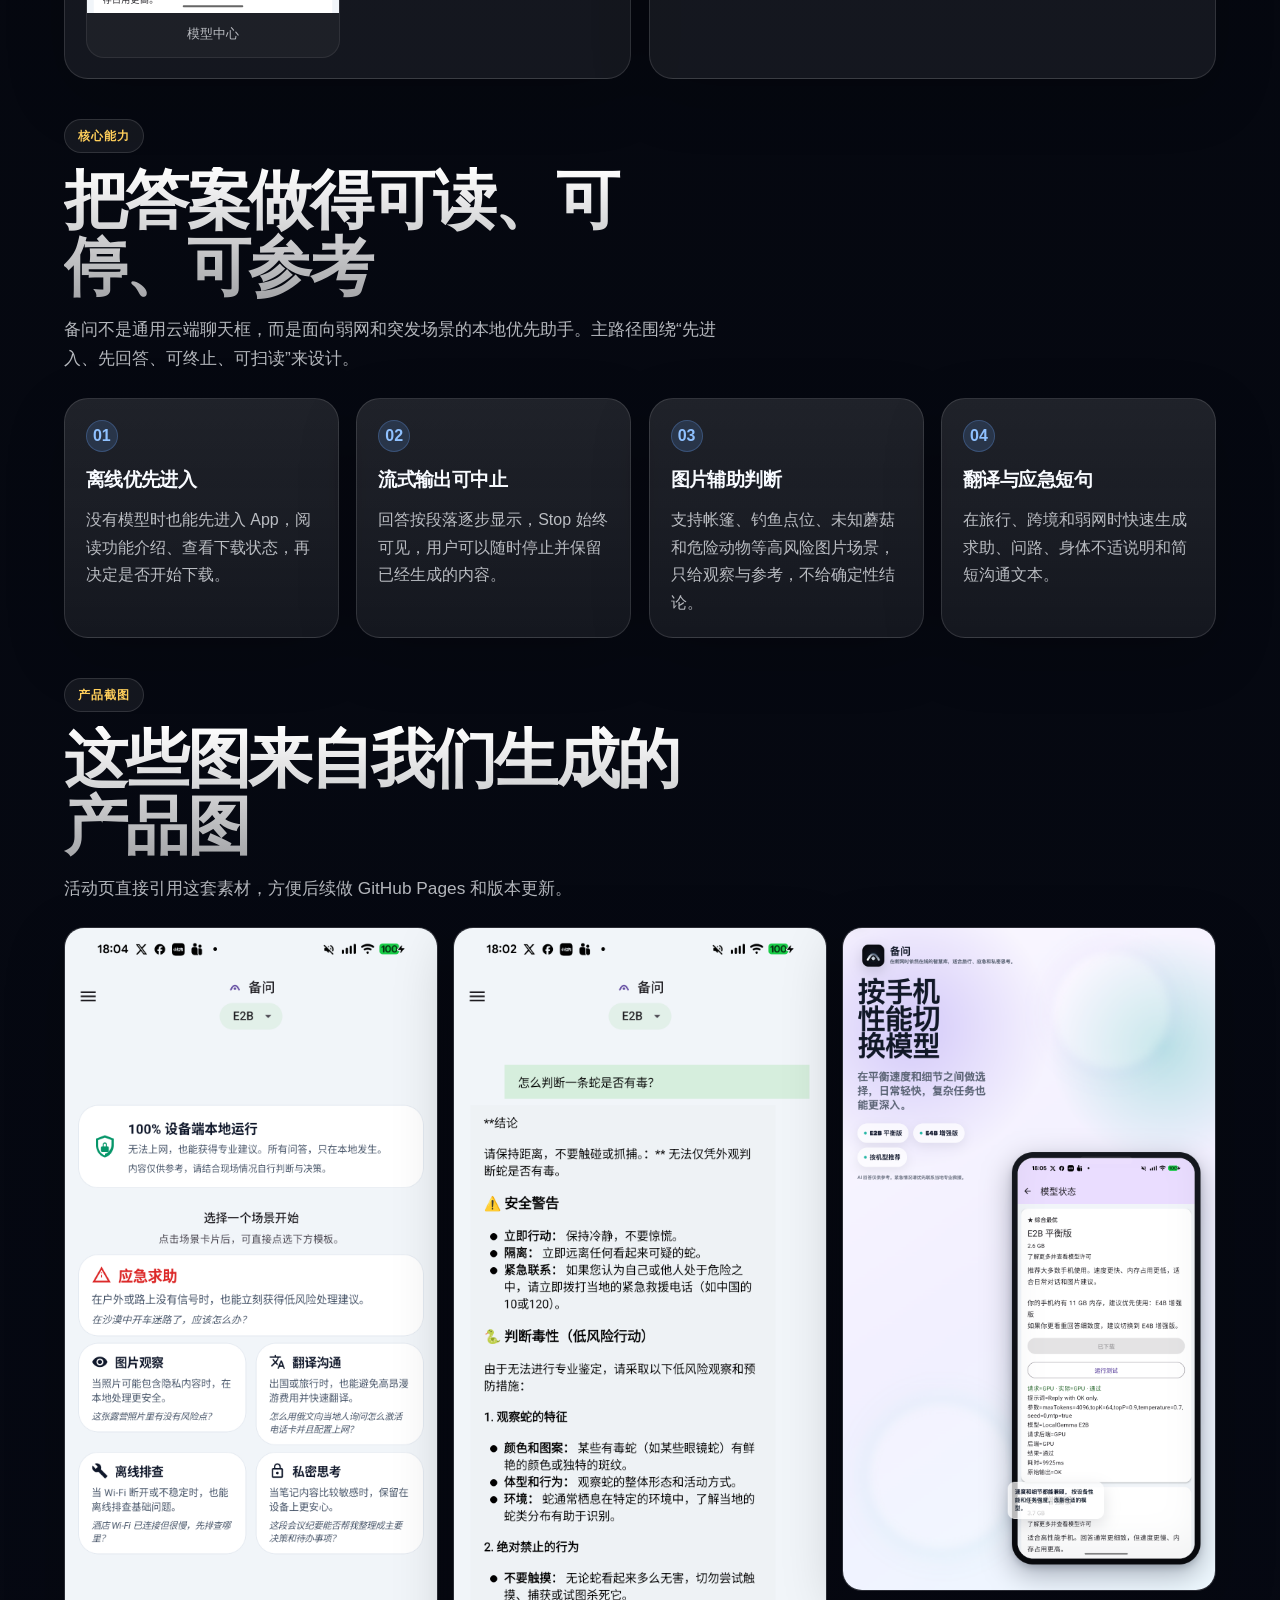
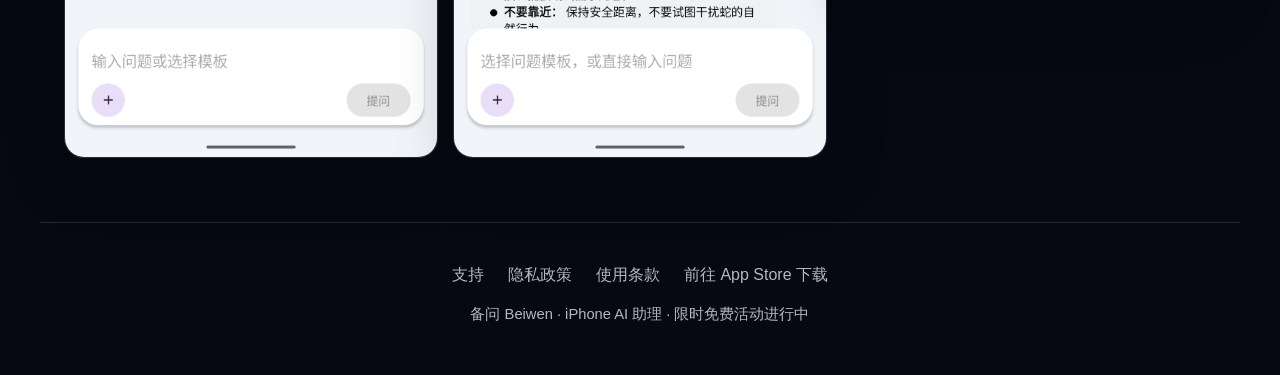
==== commit 7c626850: "fix: translate Beiwen English hero captions" ====
--- a/index.html
+++ b/index.html
@@ -79,11 +79,11 @@
         <div class="device-stack">
           <figure class="device-card device-card-ios">
             <img data-beiwen-image="hero-ios" src="assets/beiwen/ios/zh-Hans/01-home.png" alt="备问 iOS 首页">
-            <figcaption data-i18n="hero.ios-caption">iOS 版主界面</figcaption>
+            <figcaption data-i18n="hero.iosCaption">iOS 版主界面</figcaption>
           </figure>
           <figure class="device-card device-card-android">
             <img data-beiwen-image="hero-android" src="assets/beiwen/android/zh-Hans/android-phone-01.png" alt="备问 Android 首页">
-            <figcaption data-i18n="hero.android-caption">Android 版主界面</figcaption>
+            <figcaption data-i18n="hero.androidCaption">Android 版主界面</figcaption>
           </figure>
         </div>
       </div>
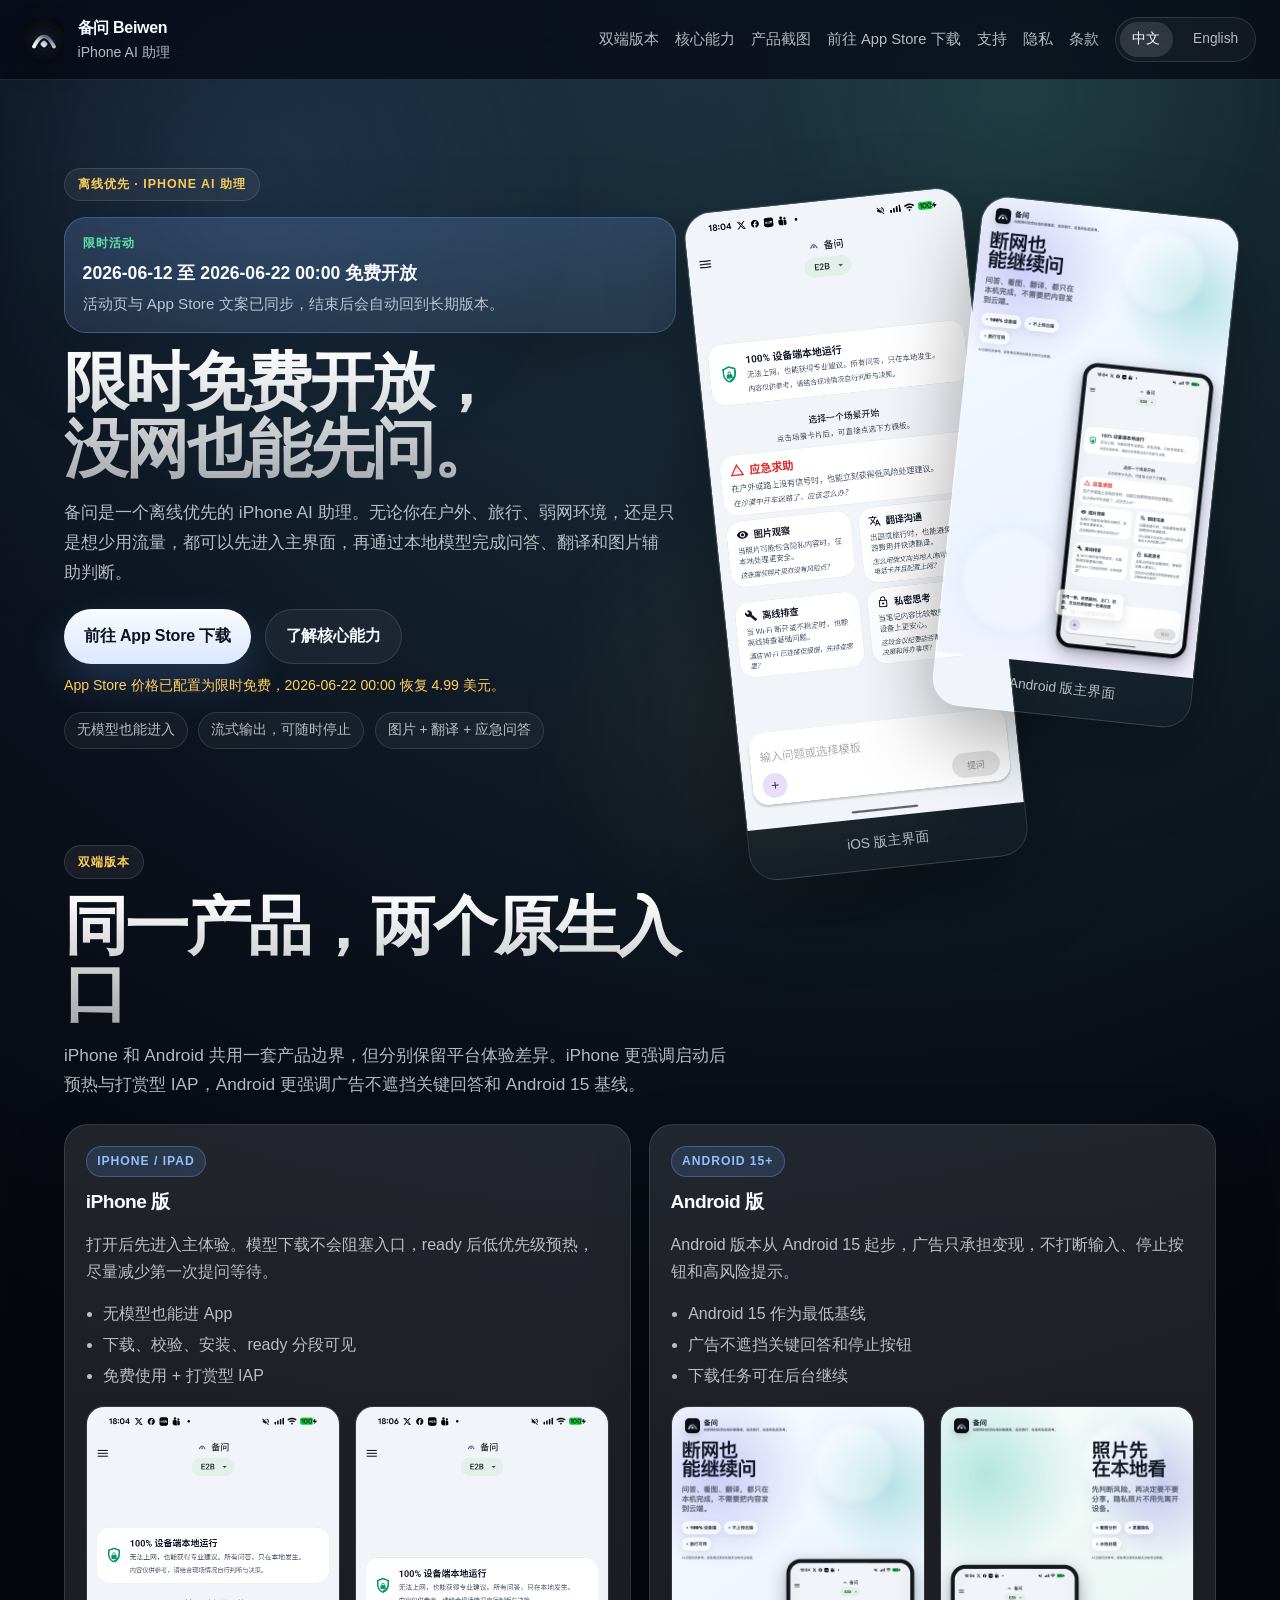
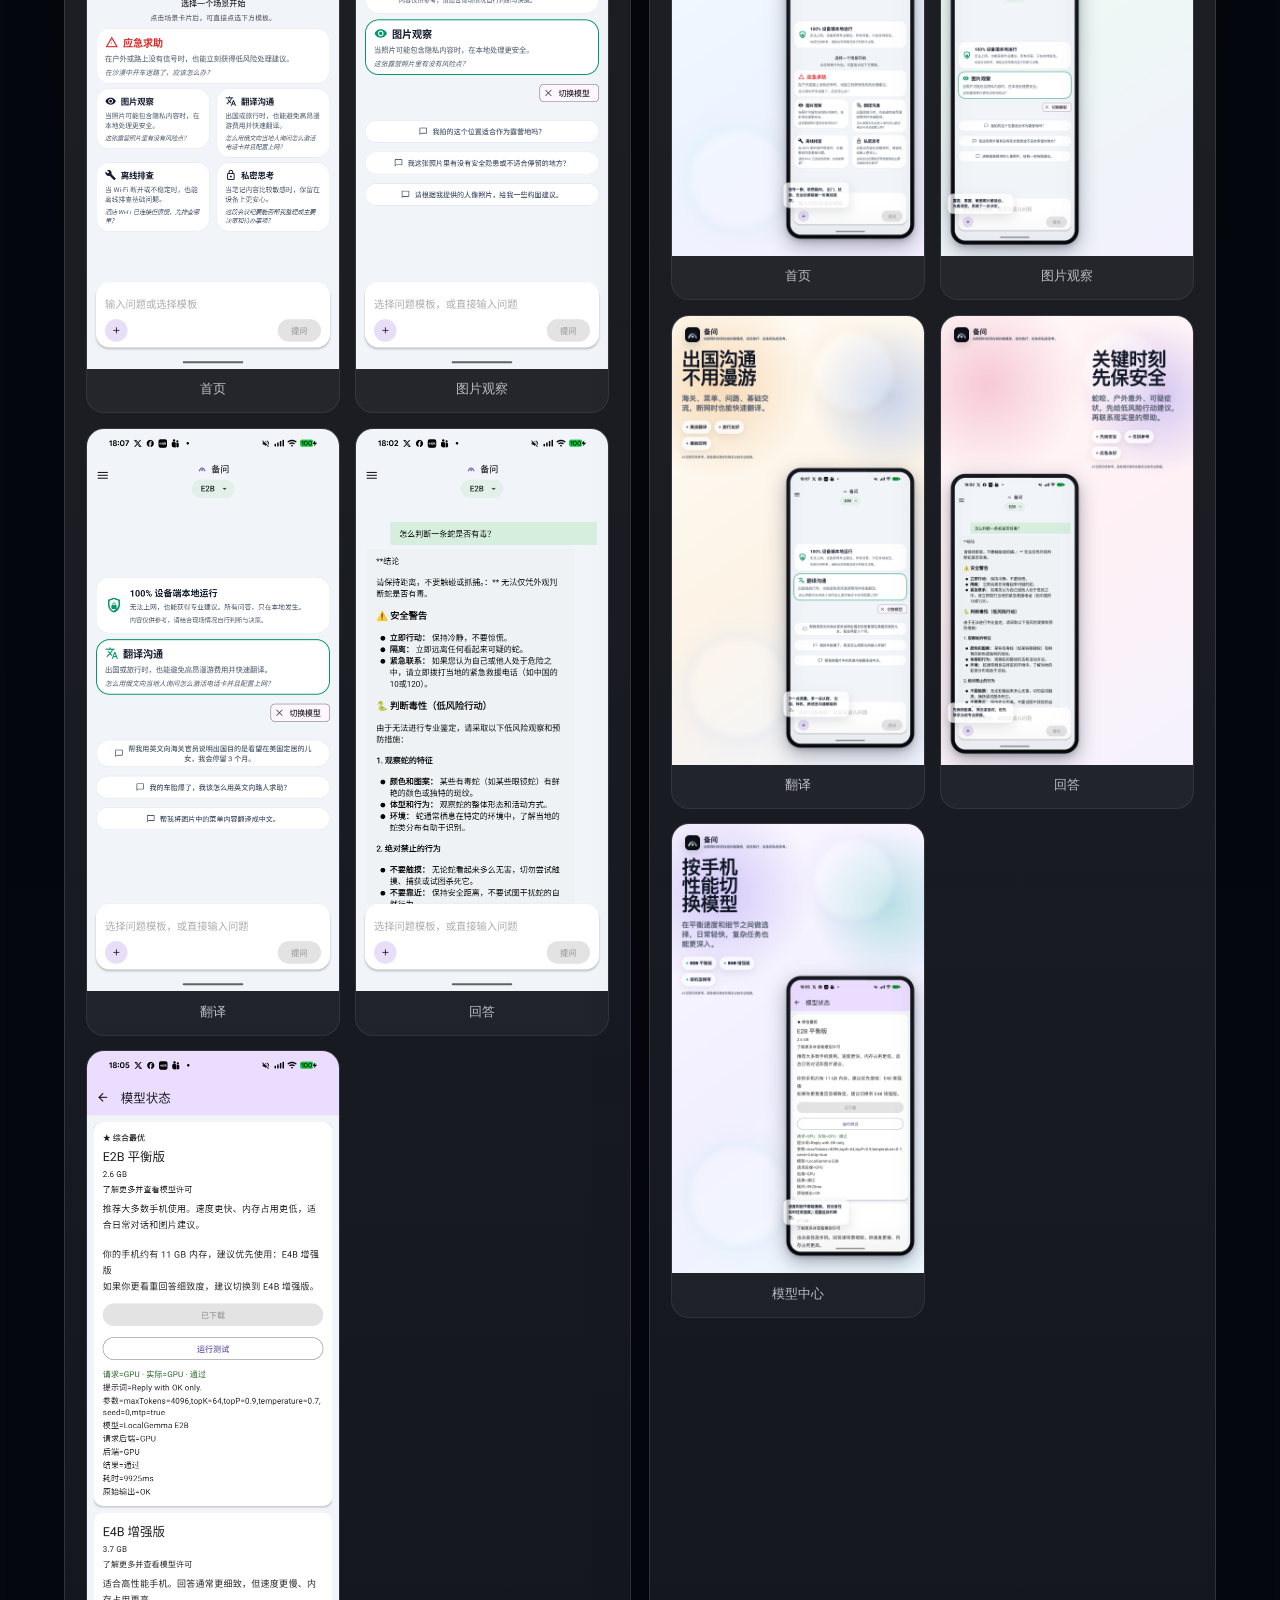
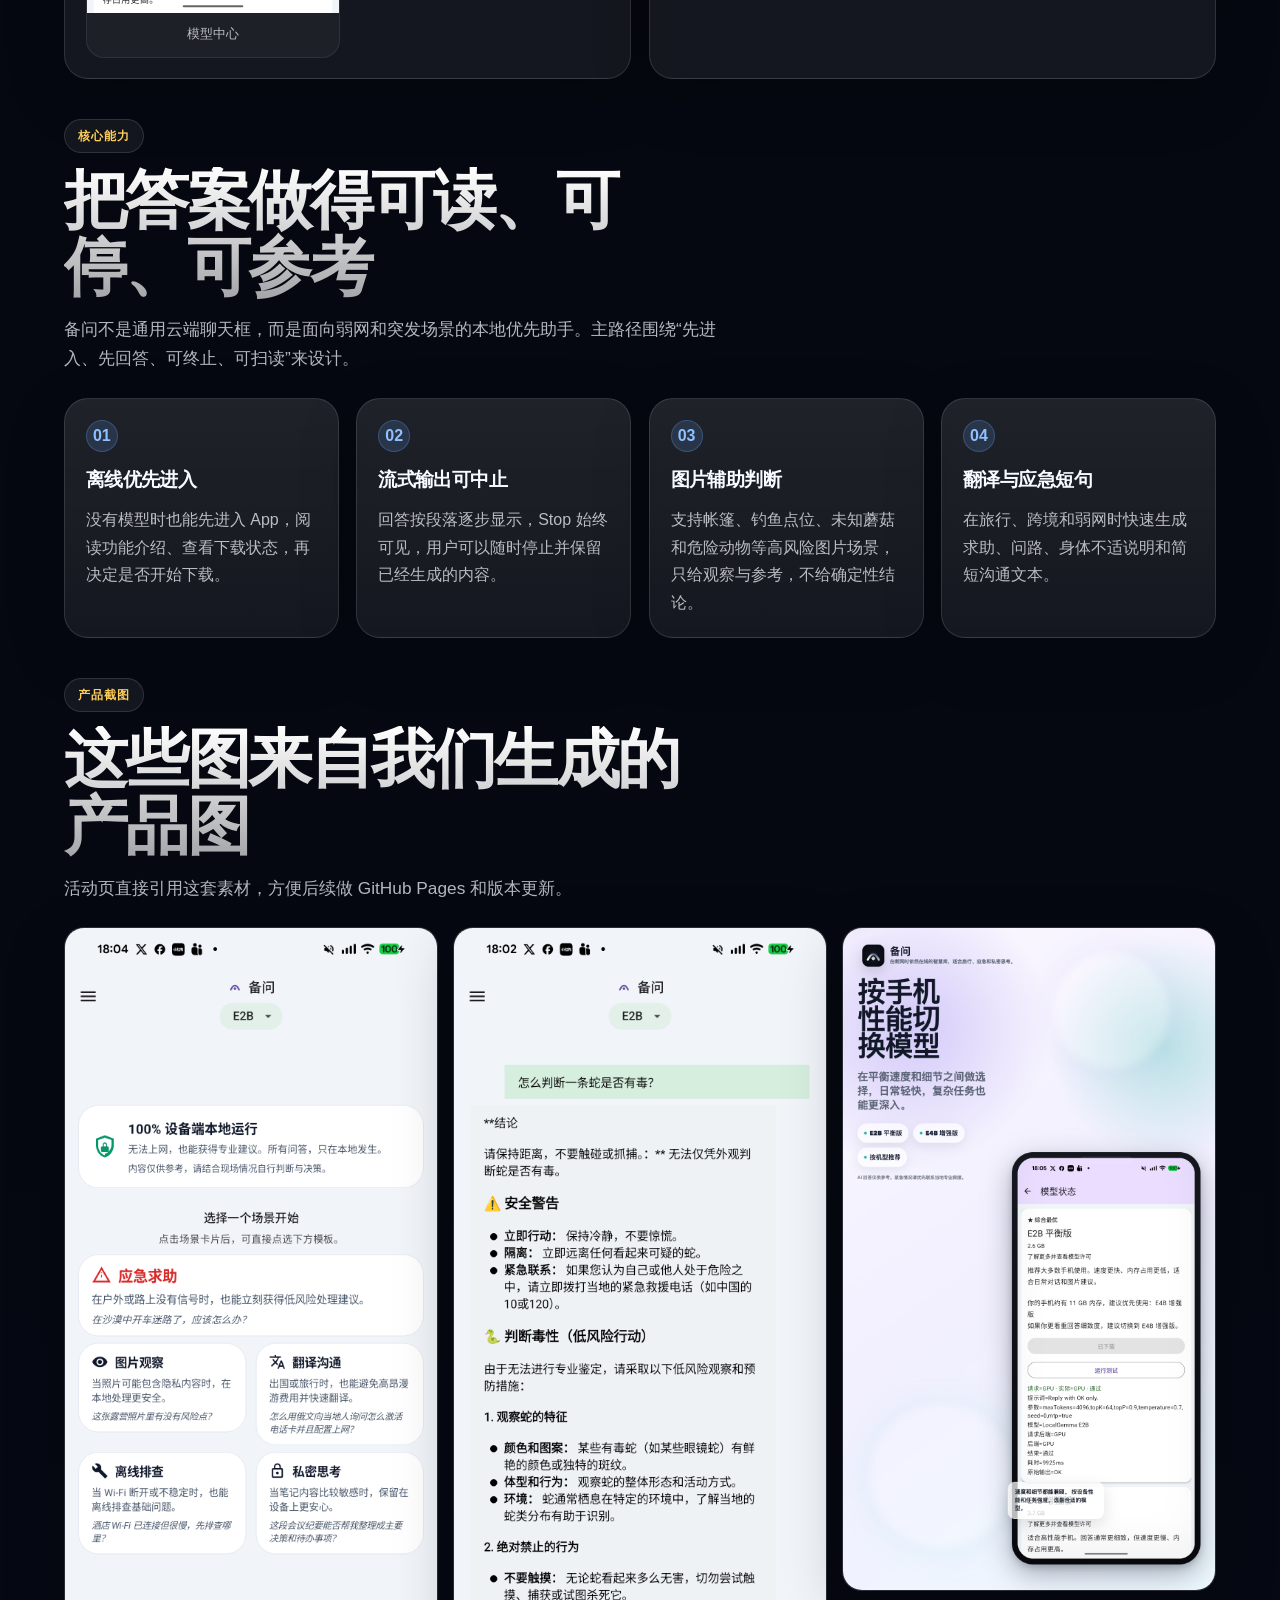
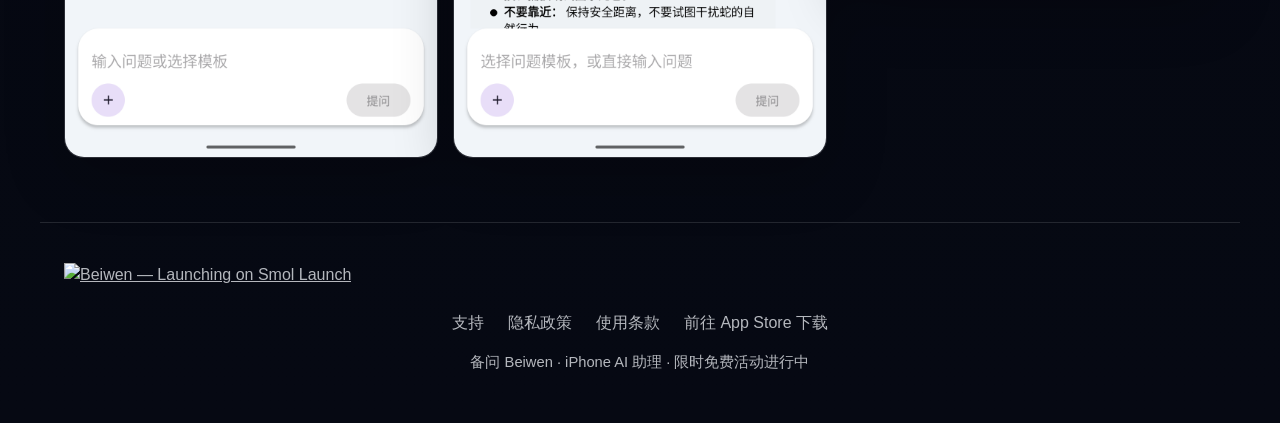
==== commit 62929bf6: "Add Smol Launch badge" ====
--- a/index.html
+++ b/index.html
@@ -229,6 +229,11 @@
   </main>
 
   <footer class="footer">
+    <div style="margin-bottom: 1.5rem;">
+      <a href="https://smollaunch.com" target="_blank" rel="noopener">
+        <img src="https://smollaunch.com/badges/launching.svg" alt="Beiwen — Launching on Smol Launch" loading="lazy" width="250" height="60">
+      </a>
+    </div>
     <div class="footer-links">
       <a href="support.html" data-i18n="footer.support">支持</a>
       <a href="legal/privacy.html" data-i18n="footer.privacy">隐私政策</a>
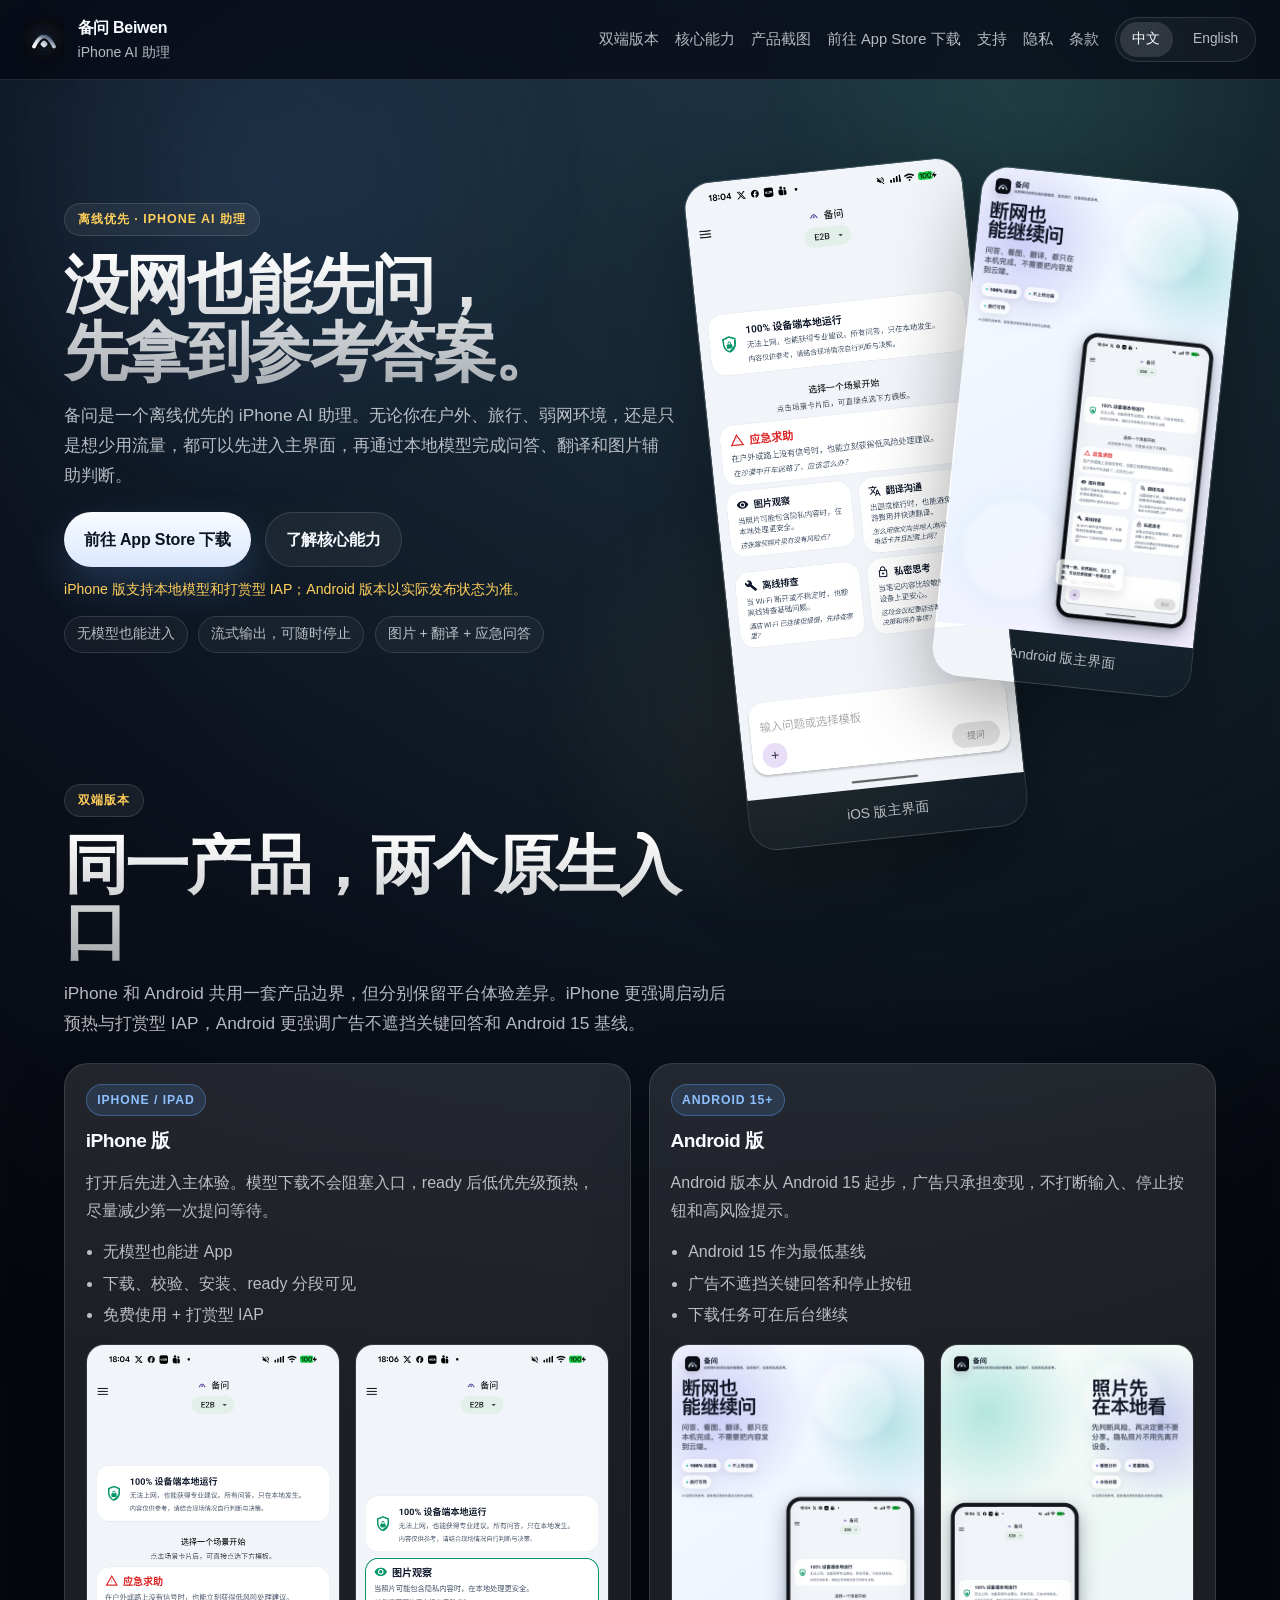
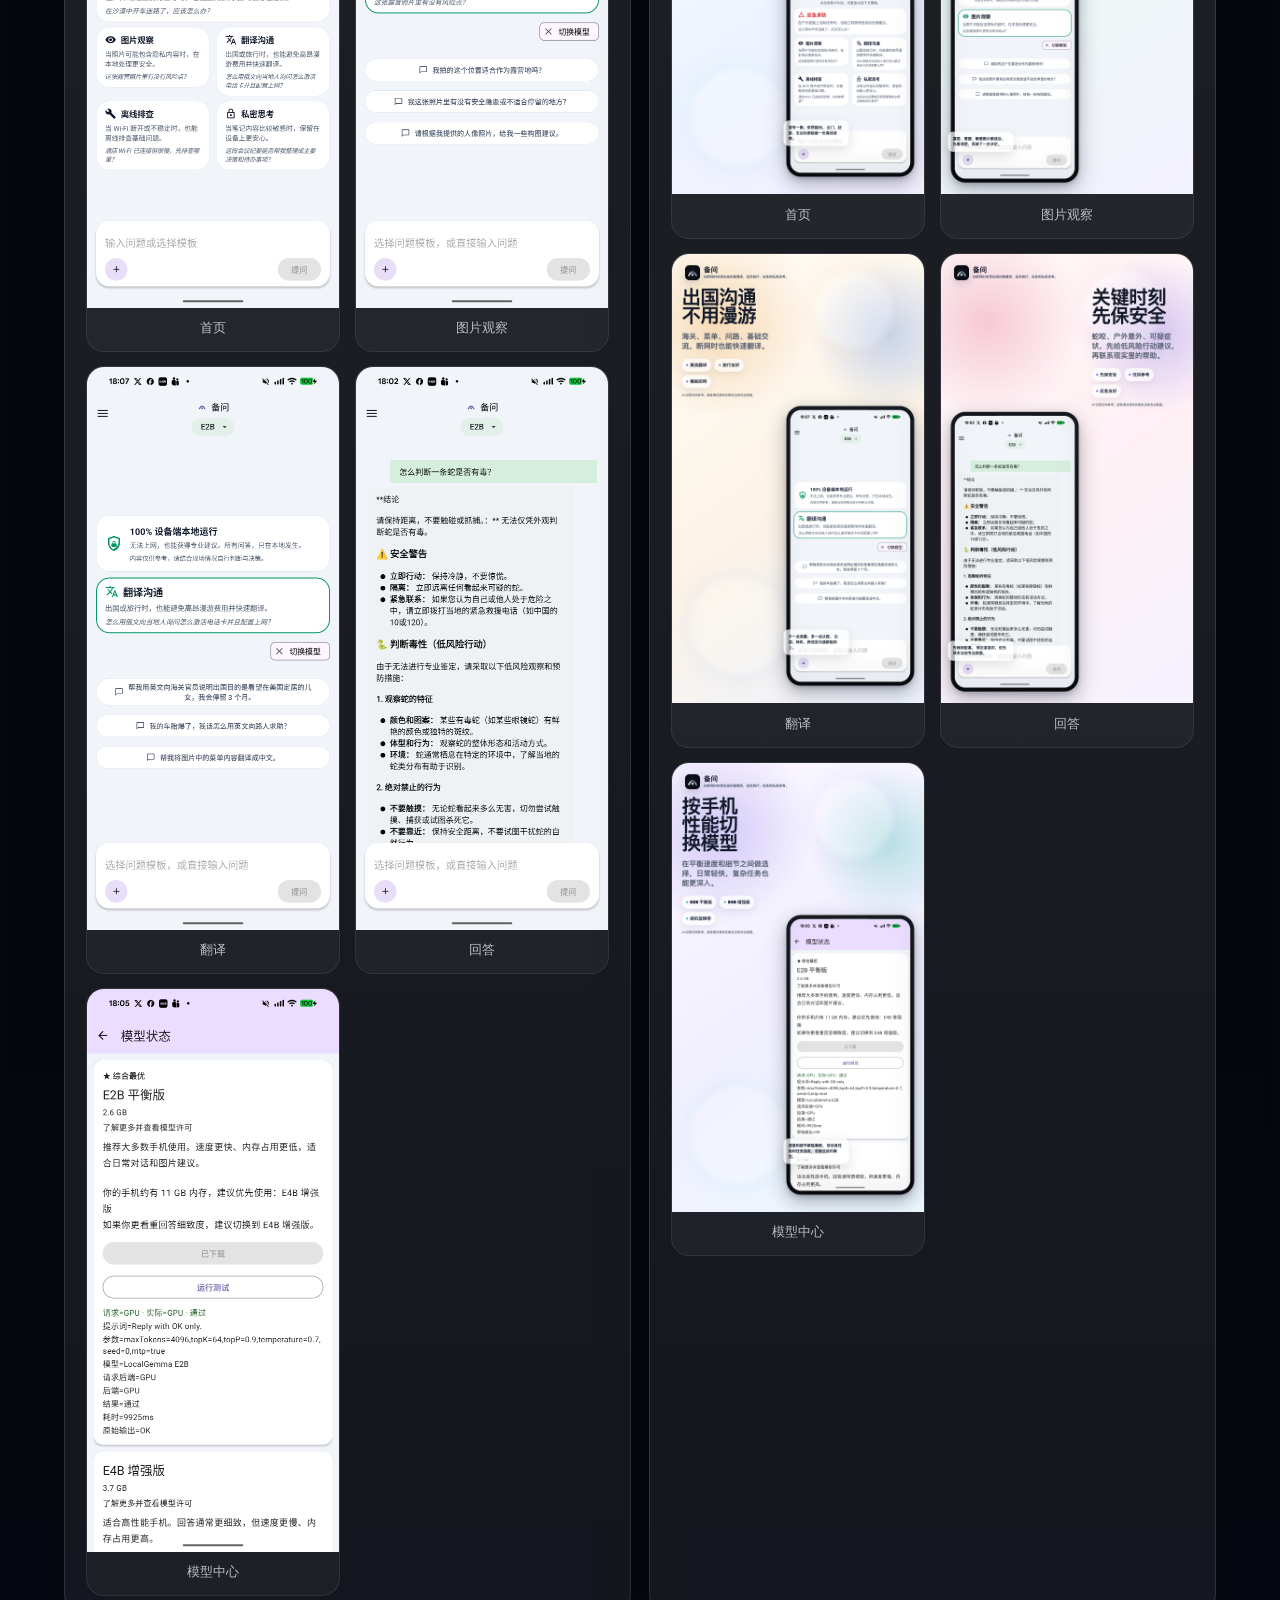
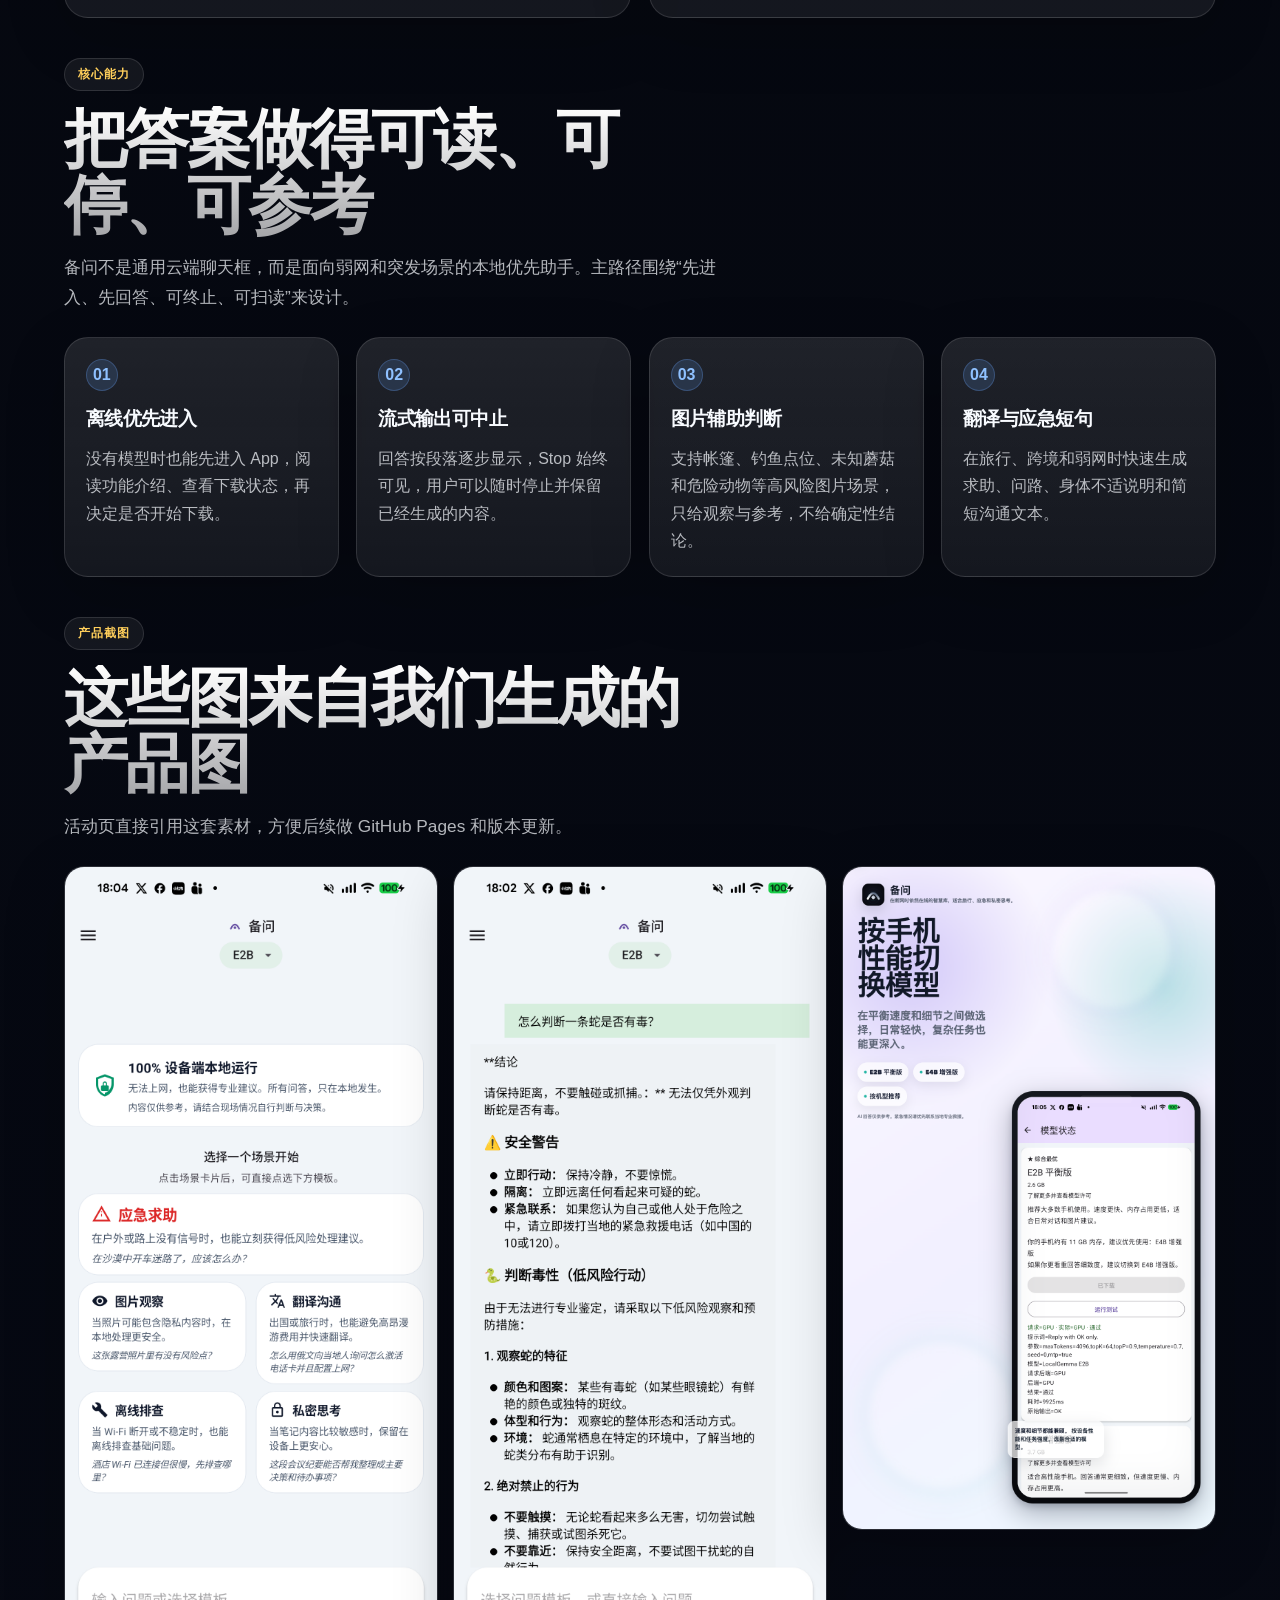
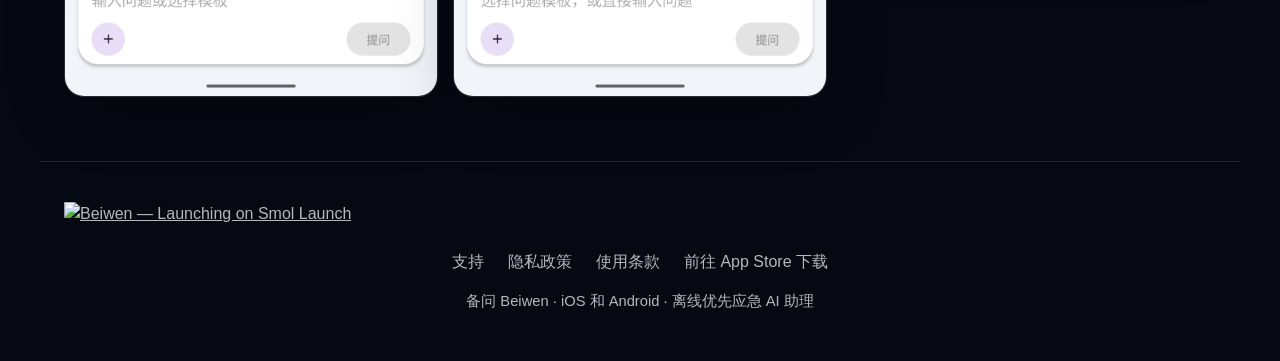
==== commit 966efd41: "fix: remove expired Beiwen campaign copy" ====
--- a/index.html
+++ b/index.html
@@ -3,20 +3,20 @@
 <head>
   <meta charset="UTF-8">
   <meta name="viewport" content="width=device-width, initial-scale=1.0">
-  <meta name="description" content="备问是一款离线优先的 iPhone AI 助理。限时免费开放至 2026-06-22 00:00，适合旅行、弱网和隐私敏感场景。">
-  <title>备问 Beiwen - 限时免费到 2026-06-22</title>
+  <meta name="description" content="备问是一款离线优先的 iPhone AI 助理，支持本地模型问答、翻译和图片辅助判断，适合旅行、弱网和隐私敏感场景。">
+  <title>备问 Beiwen - 离线优先的应急 AI 助理</title>
   
   <!-- OpenGraph Metadata for Social Sharing -->
-  <meta property="og:title" content="备问 Beiwen - 限时免费到 2026-06-22">
-  <meta property="og:description" content="备问是一款离线优先的 iPhone AI 助理。限时免费开放至 2026-06-22 00:00，适合旅行、弱网和隐私敏感场景。">
+  <meta property="og:title" content="备问 Beiwen - 离线优先的应急 AI 助理">
+  <meta property="og:description" content="备问是一款离线优先的 iPhone AI 助理，支持本地模型问答、翻译和图片辅助判断，适合旅行、弱网和隐私敏感场景。">
     <meta property="og:image" content="https://beiwen-app.github.io/assets/beiwen/icon/app-icon.png">
     <meta property="og:url" content="https://beiwen-app.github.io/">
   <meta property="og:type" content="website">
   
   <!-- Twitter Card Metadata -->
   <meta name="twitter:card" content="summary_large_image">
-  <meta name="twitter:title" content="备问 Beiwen - 限时免费到 2026-06-22">
-  <meta name="twitter:description" content="备问是一款离线优先的 iPhone AI 助理。限时免费开放至 2026-06-22 00:00，适合旅行、弱网和隐私敏感场景。">
+  <meta name="twitter:title" content="备问 Beiwen - 离线优先的应急 AI 助理">
+  <meta name="twitter:description" content="备问是一款离线优先的 iPhone AI 助理，支持本地模型问答、翻译和图片辅助判断，适合旅行、弱网和隐私敏感场景。">
     <meta name="twitter:image" content="https://beiwen-app.github.io/assets/beiwen/icon/app-icon.png">
 
   <link rel="stylesheet" href="css/style.css">
@@ -52,11 +52,6 @@
     <header class="hero">
       <div class="hero-copy">
         <div class="hero-kicker" data-i18n="hero.kicker">离线优先 · iOS / Android 双端</div>
-        <div class="activity-banner">
-          <div class="activity-banner__badge" data-i18n="announcement.badge">限时活动</div>
-          <div class="activity-banner__title" data-i18n="announcement.title">2026-06-12 至 2026-06-22 00:00 免费开放</div>
-          <div class="activity-banner__desc" data-i18n="announcement.desc">活动页与 App Store 文案已同步，结束后会自动回到长期版本。</div>
-        </div>
         <h1 class="hero-title text-gradient" data-i18n="hero.title">没网也能先问，<br>先拿到参考答案。</h1>
         <p class="hero-subtitle" data-i18n="hero.subtitle">
           备问是一个离线优先的应急 AI 助理。无论你在户外、旅行、弱网环境，还是只是想少用流量，都可以先进入主界面，再通过本地模型完成问答、翻译和图片辅助判断。
@@ -66,7 +61,7 @@
             <a href="https://apps.apple.com/app/id6776050238" class="btn-primary" data-app-store-link data-i18n="hero.primary">前往 App Store 下载</a>
             <a href="#features" class="btn btn-secondary" data-i18n="hero.secondary">了解核心能力</a>
           </div>
-          <div class="hero-actions-note" data-i18n="hero.appStoreNote">App Store 价格已配置为限时免费，2026-06-22 00:00 恢复 4.99 美元。</div>
+          <div class="hero-actions-note" data-i18n="hero.appStoreNote">iPhone 版支持本地模型和打赏型 IAP；Android 版本以实际发布状态为准。</div>
         </div>
         <div class="hero-pills">
           <span data-i18n="hero.pill1">无模型也能进入</span>
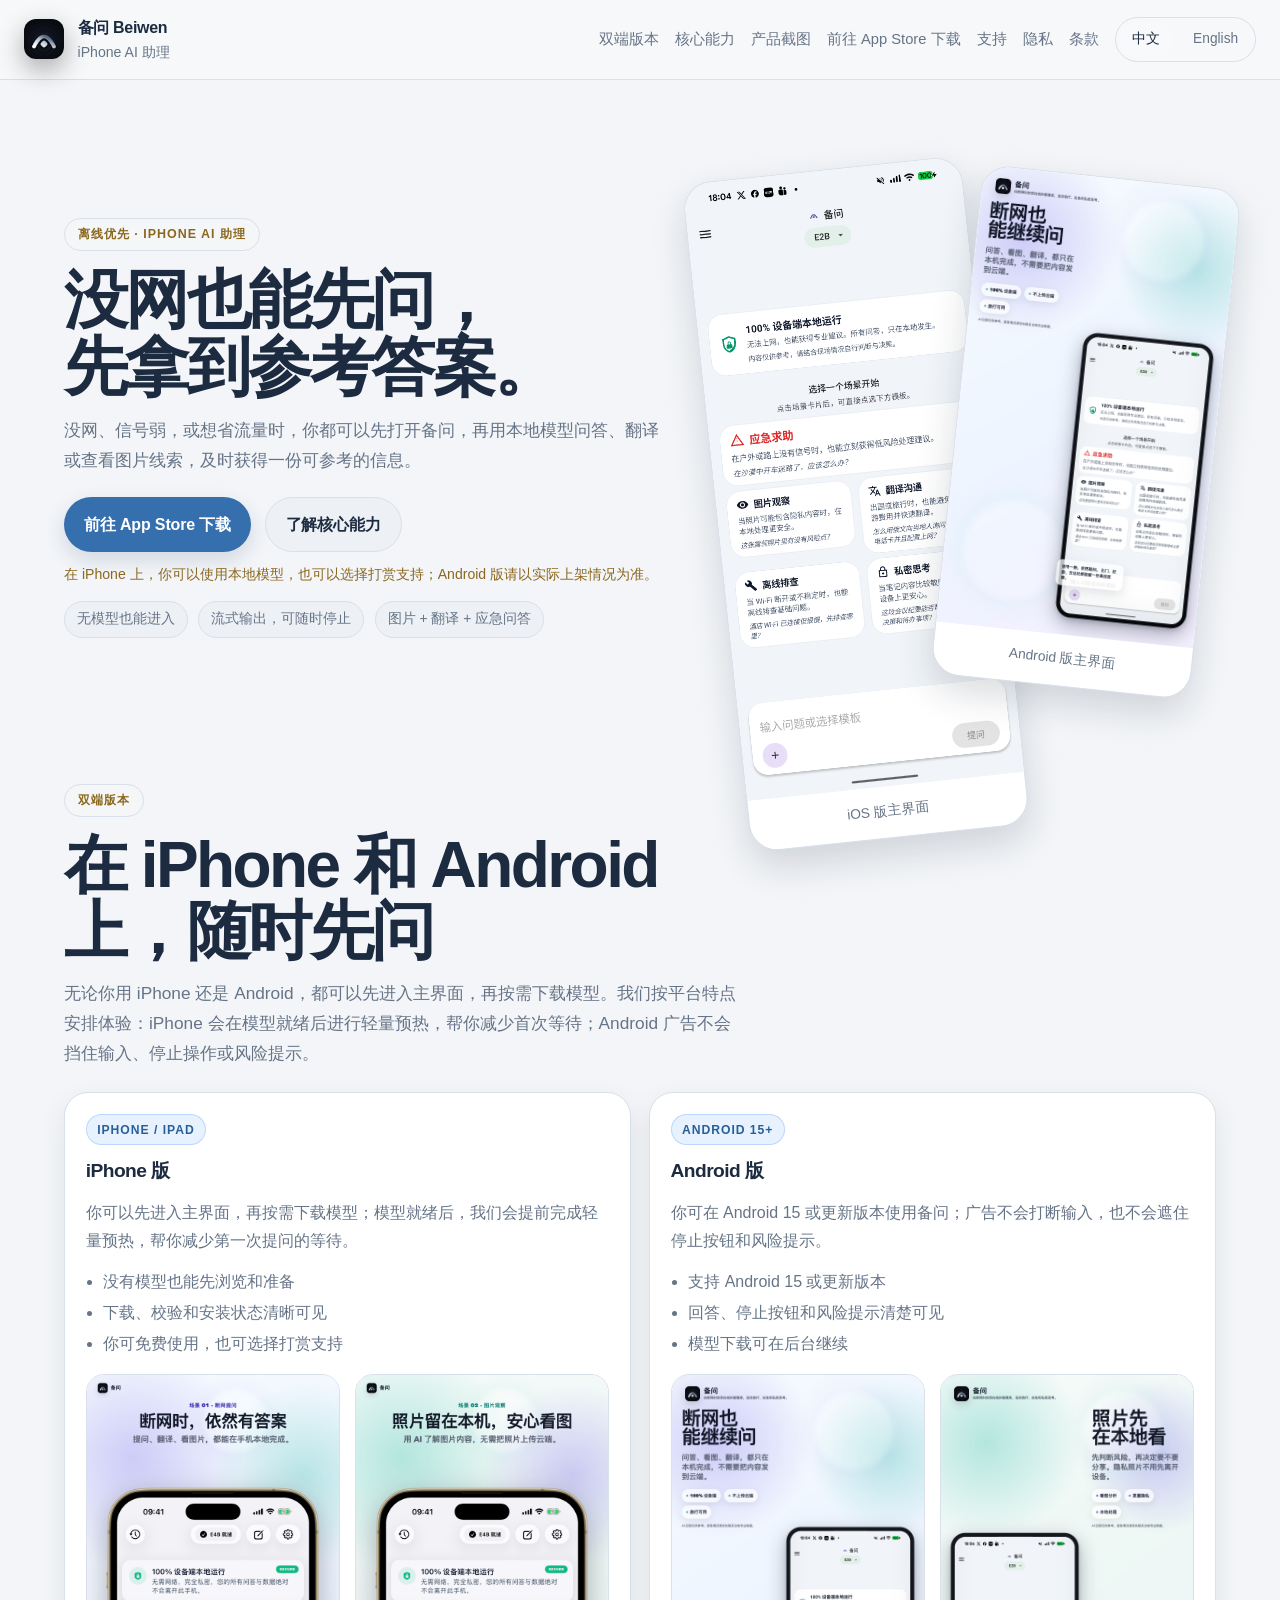
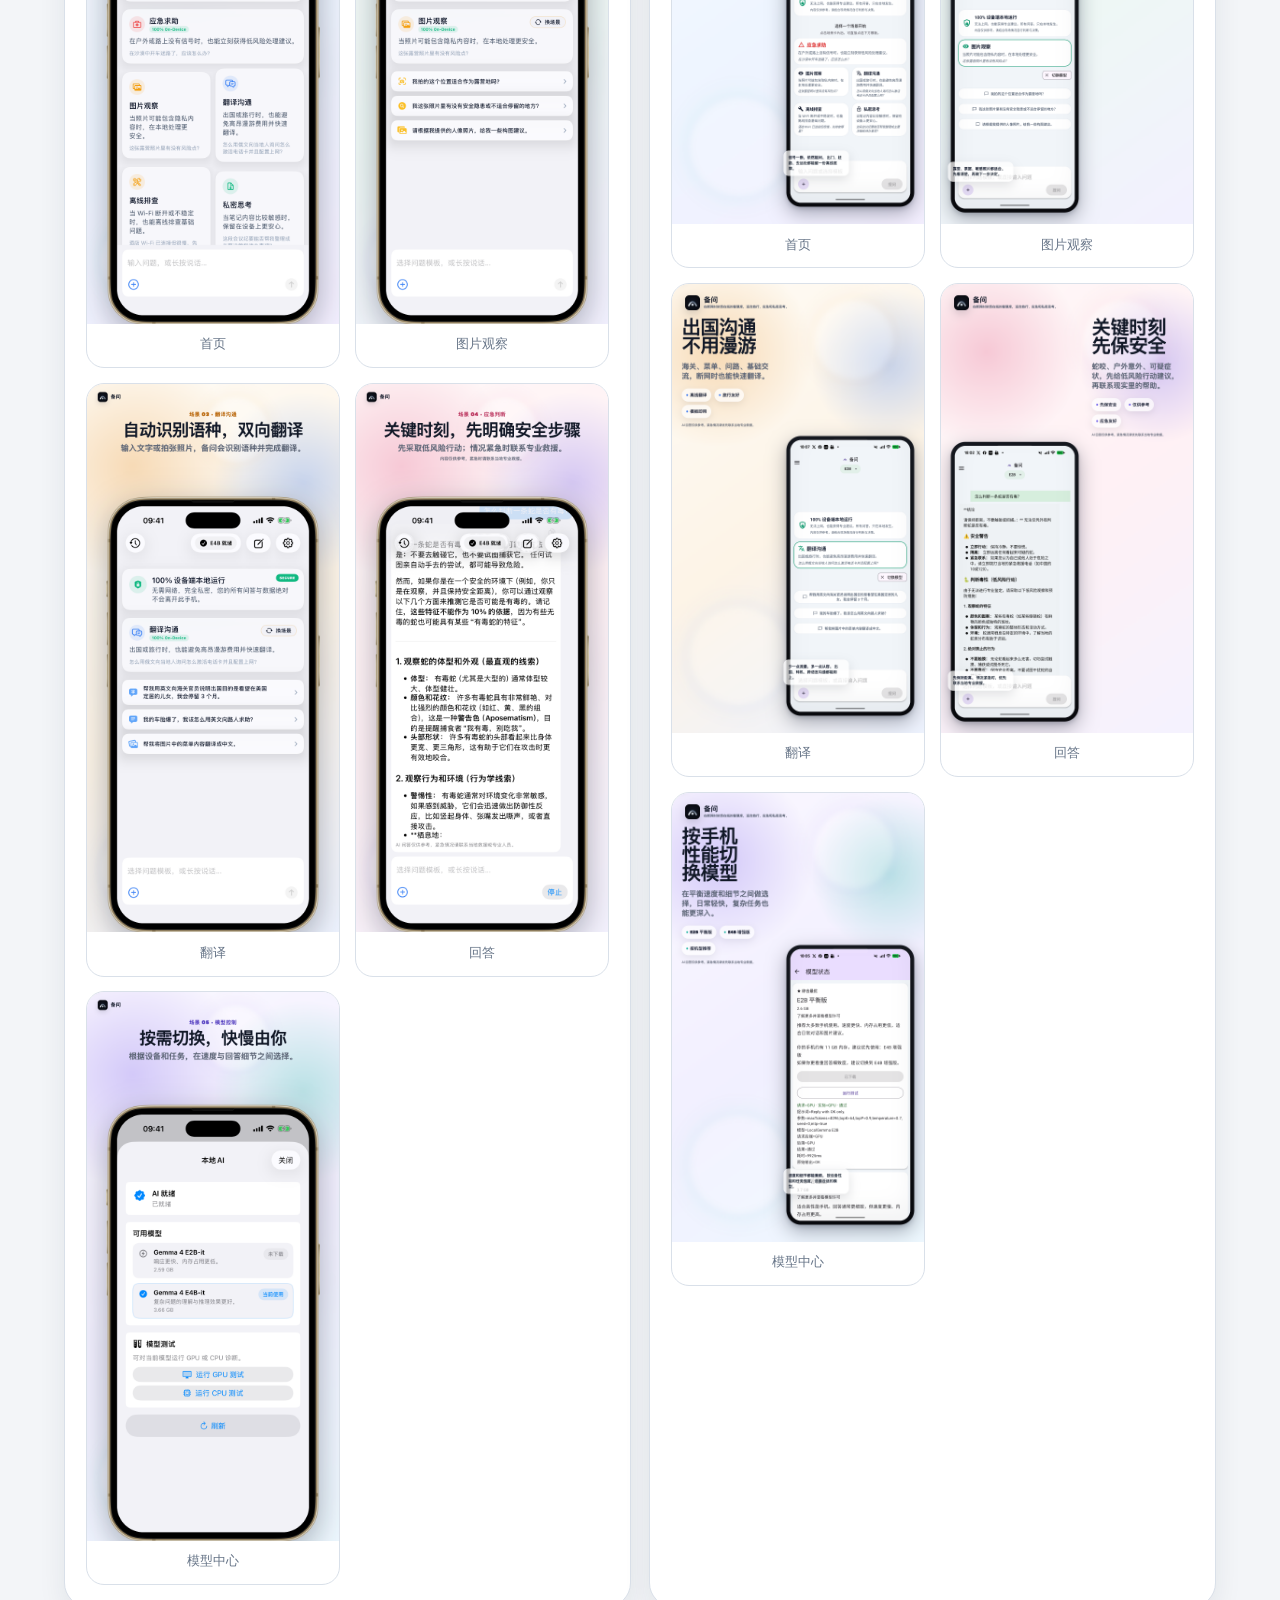
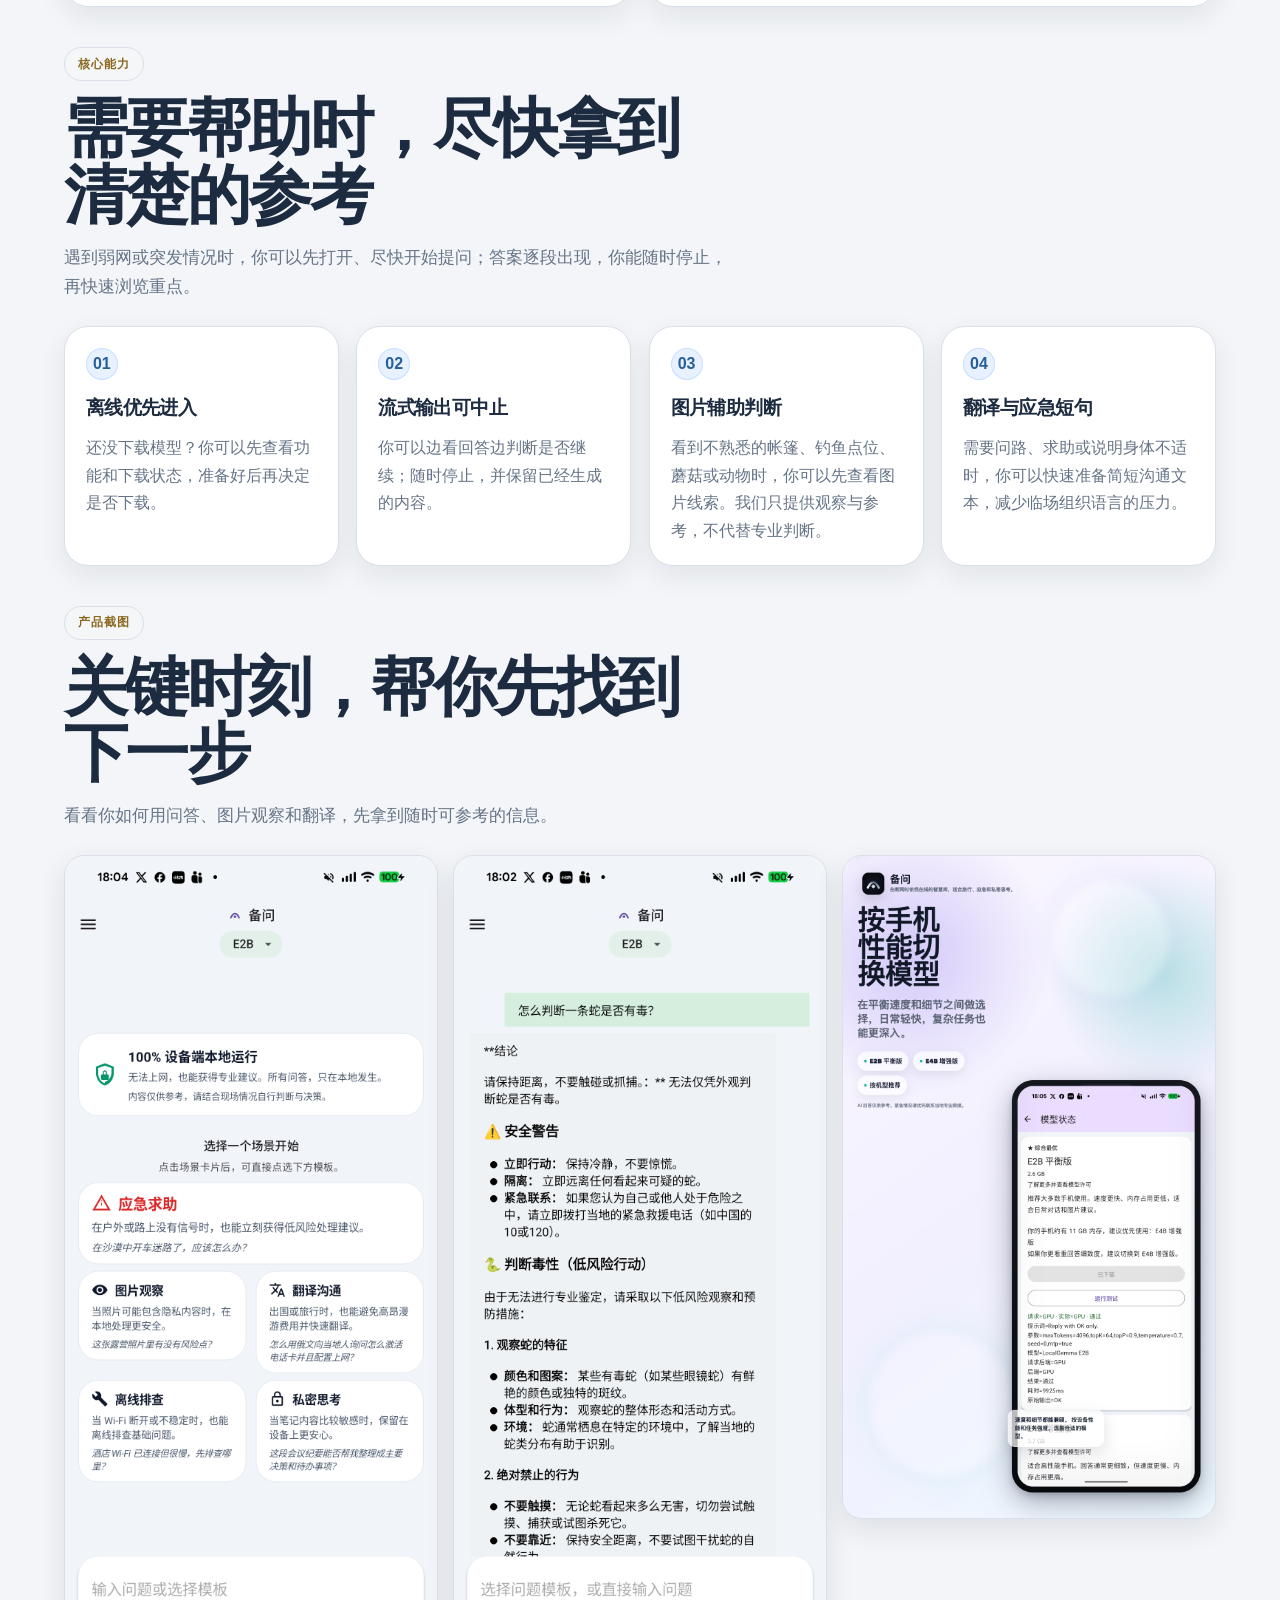
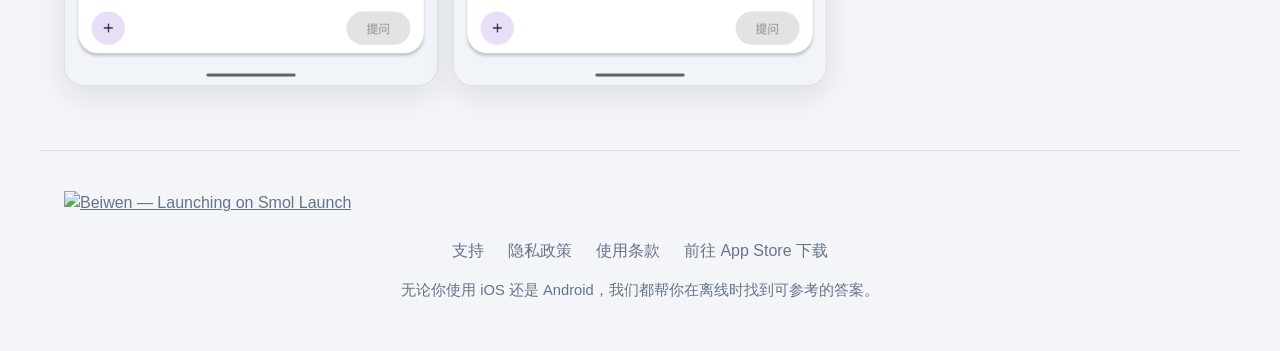
==== commit ea1fe67b: "refine: update Beiwen site copy and presentation" ====
--- a/index.html
+++ b/index.html
@@ -3,12 +3,13 @@
 <head>
   <meta charset="UTF-8">
   <meta name="viewport" content="width=device-width, initial-scale=1.0">
-  <meta name="description" content="备问是一款离线优先的 iPhone AI 助理，支持本地模型问答、翻译和图片辅助判断，适合旅行、弱网和隐私敏感场景。">
+  <meta name="color-scheme" content="light dark">
+  <meta name="description" content="没网或信号弱时，你也可以用备问的本地模型问答、翻译和查看图片线索，尽快获得可参考的信息。">
   <title>备问 Beiwen - 离线优先的应急 AI 助理</title>
   
   <!-- OpenGraph Metadata for Social Sharing -->
   <meta property="og:title" content="备问 Beiwen - 离线优先的应急 AI 助理">
-  <meta property="og:description" content="备问是一款离线优先的 iPhone AI 助理，支持本地模型问答、翻译和图片辅助判断，适合旅行、弱网和隐私敏感场景。">
+  <meta property="og:description" content="没网或信号弱时，你也可以用备问的本地模型问答、翻译和查看图片线索，尽快获得可参考的信息。">
     <meta property="og:image" content="https://beiwen-app.github.io/assets/beiwen/icon/app-icon.png">
     <meta property="og:url" content="https://beiwen-app.github.io/">
   <meta property="og:type" content="website">
@@ -16,7 +17,7 @@
   <!-- Twitter Card Metadata -->
   <meta name="twitter:card" content="summary_large_image">
   <meta name="twitter:title" content="备问 Beiwen - 离线优先的应急 AI 助理">
-  <meta name="twitter:description" content="备问是一款离线优先的 iPhone AI 助理，支持本地模型问答、翻译和图片辅助判断，适合旅行、弱网和隐私敏感场景。">
+  <meta name="twitter:description" content="没网或信号弱时，你也可以用备问的本地模型问答、翻译和查看图片线索，尽快获得可参考的信息。">
     <meta name="twitter:image" content="https://beiwen-app.github.io/assets/beiwen/icon/app-icon.png">
 
   <link rel="stylesheet" href="css/style.css">
@@ -54,14 +55,14 @@
         <div class="hero-kicker" data-i18n="hero.kicker">离线优先 · iOS / Android 双端</div>
         <h1 class="hero-title text-gradient" data-i18n="hero.title">没网也能先问，<br>先拿到参考答案。</h1>
         <p class="hero-subtitle" data-i18n="hero.subtitle">
-          备问是一个离线优先的应急 AI 助理。无论你在户外、旅行、弱网环境，还是只是想少用流量，都可以先进入主界面，再通过本地模型完成问答、翻译和图片辅助判断。
+          没网、信号弱，或想省流量时，你都可以先打开备问，再用本地模型问答、翻译或查看图片线索，及时获得一份可参考的信息。
         </p>
         <div class="hero-actions-container">
           <div class="hero-actions">
             <a href="https://apps.apple.com/app/id6776050238" class="btn-primary" data-app-store-link data-i18n="hero.primary">前往 App Store 下载</a>
             <a href="#features" class="btn btn-secondary" data-i18n="hero.secondary">了解核心能力</a>
           </div>
-          <div class="hero-actions-note" data-i18n="hero.appStoreNote">iPhone 版支持本地模型和打赏型 IAP；Android 版本以实际发布状态为准。</div>
+          <div class="hero-actions-note" data-i18n="hero.appStoreNote">在 iPhone 上，你可以使用本地模型，也可以选择打赏支持；Android 版请以实际上架情况为准。</div>
         </div>
         <div class="hero-pills">
           <span data-i18n="hero.pill1">无模型也能进入</span>
@@ -86,9 +87,9 @@
 
     <section id="platforms" class="section">
       <div class="section-kicker" data-i18n="platforms.kicker">双端版本</div>
-      <h2 class="section-title text-gradient" data-i18n="platforms.title">同一产品，两个原生入口</h2>
+      <h2 class="section-title text-gradient" data-i18n="platforms.title">在 iPhone 和 Android 上，随时先问</h2>
       <p class="section-description" data-i18n="platforms.subtitle">
-        iOS 和 Android 共用一套产品边界，但分别保留平台体验差异。iOS 更强调启动后预热与打赏型 IAP，Android 更强调广告不遮挡关键回答和 Android 15 基线。
+        无论你用 iPhone 还是 Android，都可以先进入主界面，再按需下载模型。我们按平台特点安排体验：iPhone 会在模型就绪后进行轻量预热，帮你减少首次等待；Android 广告不会挡住输入、停止操作或风险提示。
       </p>
 
       <div class="platform-grid">
@@ -98,32 +99,32 @@
             <h3 data-i18n="platforms.ios.title">iOS 版</h3>
           </div>
           <p data-i18n="platforms.ios.desc">
-            打开后先进入主体验。模型下载不会阻塞入口，ready 后低优先级预热，尽量减少第一次提问等待。
+            你可以先进入主界面，再按需下载模型；模型就绪后，我们会提前完成轻量预热，帮你减少第一次提问的等待。
           </p>
           <ul class="platform-list">
-            <li data-i18n="platforms.ios.point1">无模型也能进 App</li>
-            <li data-i18n="platforms.ios.point2">下载、校验、安装、ready 分段可见</li>
-            <li data-i18n="platforms.ios.point3">免费使用 + 打赏型 IAP</li>
+            <li data-i18n="platforms.ios.point1">没有模型也能先浏览和准备</li>
+            <li data-i18n="platforms.ios.point2">下载、校验和安装状态清晰可见</li>
+            <li data-i18n="platforms.ios.point3">你可免费使用，也可选择打赏支持</li>
           </ul>
           <div class="shot-grid shot-grid-ios">
             <figure>
-              <img data-beiwen-image="ios-1" src="assets/beiwen/ios/zh-Hans/01-home.png" alt="备问 iOS 首页">
+              <img data-beiwen-image="appstore-ios-1" src="assets/beiwen/ios/app-store/zh-Hans/01-home.png" alt="备问 iOS 首页">
               <figcaption data-i18n="gallery.ios.1">首页</figcaption>
             </figure>
             <figure>
-              <img data-beiwen-image="ios-2" src="assets/beiwen/ios/zh-Hans/02-image-observation.png" alt="备问 iOS 图片观察">
+              <img data-beiwen-image="appstore-ios-2" src="assets/beiwen/ios/app-store/zh-Hans/02-image-observation.png" alt="备问 iOS 图片观察">
               <figcaption data-i18n="gallery.ios.2">图片观察</figcaption>
             </figure>
             <figure>
-              <img data-beiwen-image="ios-3" src="assets/beiwen/ios/zh-Hans/03-translation.png" alt="备问 iOS 翻译">
+              <img data-beiwen-image="appstore-ios-3" src="assets/beiwen/ios/app-store/zh-Hans/03-translation.png" alt="备问 iOS 翻译">
               <figcaption data-i18n="gallery.ios.3">翻译</figcaption>
             </figure>
             <figure>
-              <img data-beiwen-image="ios-4" src="assets/beiwen/ios/zh-Hans/04-answer.png" alt="备问 iOS 回答">
+              <img data-beiwen-image="appstore-ios-4" src="assets/beiwen/ios/app-store/zh-Hans/04-answer.png" alt="备问 iOS 回答">
               <figcaption data-i18n="gallery.ios.4">回答</figcaption>
             </figure>
             <figure>
-              <img data-beiwen-image="ios-5" src="assets/beiwen/ios/zh-Hans/05-model-center.png" alt="备问 iOS 模型中心">
+              <img data-beiwen-image="appstore-ios-5" src="assets/beiwen/ios/app-store/zh-Hans/05-model-center.png" alt="备问 iOS 模型中心">
               <figcaption data-i18n="gallery.ios.5">模型中心</figcaption>
             </figure>
           </div>
@@ -135,12 +136,12 @@
             <h3 data-i18n="platforms.android.title">Android 版</h3>
           </div>
           <p data-i18n="platforms.android.desc">
-            Android 版本从 Android 15 起步，广告只承担变现，不打断输入、停止按钮和高风险提示。
+            你可在 Android 15 或更新版本使用备问；广告不会打断输入，也不会遮住停止按钮和风险提示。
           </p>
           <ul class="platform-list">
-            <li data-i18n="platforms.android.point1">Android 15 作为最低基线</li>
-            <li data-i18n="platforms.android.point2">广告不遮挡关键回答和停止按钮</li>
-            <li data-i18n="platforms.android.point3">下载任务可在后台继续</li>
+            <li data-i18n="platforms.android.point1">支持 Android 15 或更新版本</li>
+            <li data-i18n="platforms.android.point2">回答、停止按钮和风险提示清楚可见</li>
+            <li data-i18n="platforms.android.point3">模型下载可在后台继续</li>
           </ul>
           <div class="shot-grid shot-grid-android">
             <figure>
@@ -170,9 +171,9 @@
 
     <section id="features" class="section">
       <div class="section-kicker" data-i18n="features.kicker">核心能力</div>
-      <h2 class="section-title text-gradient" data-i18n="features.title">把答案做得可读、可停、可参考</h2>
+      <h2 class="section-title text-gradient" data-i18n="features.title">需要帮助时，尽快拿到清楚的参考</h2>
       <p class="section-description" data-i18n="features.subtitle">
-        备问不是通用云端聊天框，而是面向弱网和突发场景的本地优先助手。主路径围绕“先进入、先回答、可终止、可扫读”来设计。
+        遇到弱网或突发情况时，你可以先打开、尽快开始提问；答案逐段出现，你能随时停止，再快速浏览重点。
       </p>
 
       <div class="feature-grid">
@@ -180,28 +181,28 @@
           <div class="feature-icon">01</div>
           <h3 data-i18n="features.card1.title">离线优先进入</h3>
           <p data-i18n="features.card1.desc">
-            没有模型时也能先进入 App，阅读功能介绍、查看下载状态，再决定是否开始下载。
+            还没下载模型？你可以先查看功能和下载状态，准备好后再决定是否下载。
           </p>
         </article>
         <article class="feature-card">
           <div class="feature-icon">02</div>
           <h3 data-i18n="features.card2.title">流式输出可中止</h3>
           <p data-i18n="features.card2.desc">
-            回答按段落逐步显示，Stop 始终可见，用户可以随时停止并保留已经生成的内容。
+            你可以边看回答边判断是否继续；随时停止，并保留已经生成的内容。
           </p>
         </article>
         <article class="feature-card">
           <div class="feature-icon">03</div>
           <h3 data-i18n="features.card3.title">图片辅助判断</h3>
           <p data-i18n="features.card3.desc">
-            支持帐篷、钓鱼点位、未知蘑菇和危险动物等高风险图片场景，只给观察与参考，不给确定性结论。
+            看到不熟悉的帐篷、钓鱼点位、蘑菇或动物时，你可以先查看图片线索。我们只提供观察与参考，不代替专业判断。
           </p>
         </article>
         <article class="feature-card">
           <div class="feature-icon">04</div>
           <h3 data-i18n="features.card4.title">翻译与应急短句</h3>
           <p data-i18n="features.card4.desc">
-            在旅行、跨境和弱网时快速生成求助、问路、身体不适说明和简短沟通文本。
+            需要问路、求助或说明身体不适时，你可以快速准备简短沟通文本，减少临场组织语言的压力。
           </p>
         </article>
       </div>
@@ -209,9 +210,9 @@
 
     <section id="gallery" class="section section-gallery">
       <div class="section-kicker" data-i18n="gallery.kicker">产品截图</div>
-      <h2 class="section-title text-gradient" data-i18n="gallery.title">这些图来自我们生成的产品图</h2>
+      <h2 class="section-title text-gradient" data-i18n="gallery.title">关键时刻，帮你先找到下一步</h2>
       <p class="section-description" data-i18n="gallery.subtitle">
-        我们把已经生成好的备问产品图复制到了站点资产里，首页直接引用这套素材，方便后续做 GitHub Pages 和版本更新。
+        看看你如何用问答、图片观察和翻译，先拿到随时可参考的信息。
       </p>
       <div class="gallery-rows">
         <div class="gallery-row">
@@ -236,7 +237,7 @@
       <a href="https://apps.apple.com/app/id6776050238" data-app-store-link data-i18n="hero.primary">前往 App Store 下载</a>
     </div>
     <div class="footer-note" data-i18n="footer.note">
-      备问 Beiwen · iOS 和 Android 双端 · 离线优先应急 AI 助理
+      我们为你提供 iOS 和 Android 离线优先的应急参考。
     </div>
   </footer>
 </body>
--- a/css/style.css
+++ b/css/style.css
@@ -1,15 +1,44 @@
 :root {
-  --beiwen-bg: #05070d;
-  --beiwen-surface: rgba(255, 255, 255, 0.05);
-  --beiwen-surface-strong: rgba(255, 255, 255, 0.09);
-  --beiwen-border: rgba(255, 255, 255, 0.12);
-  --beiwen-text-primary: #f8fbff;
-  --beiwen-text-secondary: rgba(248, 251, 255, 0.72);
-  --beiwen-accent: #69a7ff;
-  --beiwen-accent-strong: #8fc1ff;
-  --beiwen-glow: rgba(105, 167, 255, 0.26);
-  --beiwen-warning: #ffcf5b;
-  --beiwen-success: #5fe0a8;
+  color-scheme: light dark;
+  --beiwen-bg: #f3f5f8;
+  --beiwen-surface: #ffffff;
+  --beiwen-surface-strong: #ffffff;
+  --beiwen-border: #d9e0e9;
+  --beiwen-text-primary: #1c2b40;
+  --beiwen-text-secondary: #667487;
+  --beiwen-accent: #356fae;
+  --beiwen-accent-strong: #285f98;
+  --beiwen-glow: rgba(53, 111, 174, 0.05);
+  --beiwen-warning: #8b681e;
+  --beiwen-success: #397a68;
+  --beiwen-background: #f3f5f8;
+  --beiwen-navbar: #f7f8fa;
+  --beiwen-card: #ffffff;
+  --beiwen-control: #edf1f5;
+  --beiwen-action: #dce8f5;
+  --beiwen-gradient-heading: #1c2b40;
+}
+
+@media (prefers-color-scheme: dark) {
+  :root {
+    --beiwen-bg: #171d27;
+    --beiwen-surface: #202936;
+    --beiwen-surface-strong: #293545;
+    --beiwen-border: #394657;
+    --beiwen-text-primary: #edf1f6;
+    --beiwen-text-secondary: #b1bdcb;
+    --beiwen-accent: #83add6;
+    --beiwen-accent-strong: #a9c7e4;
+    --beiwen-glow: rgba(131, 173, 214, 0.05);
+    --beiwen-warning: #d0ad62;
+    --beiwen-success: #83b6a5;
+    --beiwen-background: #171d27;
+    --beiwen-navbar: #1b232e;
+    --beiwen-card: #202936;
+    --beiwen-control: #293545;
+    --beiwen-action: #31506d;
+    --beiwen-gradient-heading: #edf1f6;
+  }
 }
 
 * {
@@ -38,24 +67,15 @@
 }
 
 .text-gradient {
-  background: linear-gradient(180deg, #ffffff 0%, rgba(255, 255, 255, 0.64) 100%);
-  -webkit-background-clip: text;
-  -webkit-text-fill-color: transparent;
-  background-clip: text;
+  color: var(--beiwen-gradient-heading);
 }
 
 .accent-gradient {
-  background: linear-gradient(90deg, #69a7ff 0%, #5fe0a8 100%);
-  -webkit-background-clip: text;
-  -webkit-text-fill-color: transparent;
-  background-clip: text;
+  color: var(--beiwen-accent);
 }
 
 body {
-  background:
-    radial-gradient(circle at top, rgba(105, 167, 255, 0.18), transparent 28%),
-    radial-gradient(circle at 80% 0%, rgba(95, 224, 168, 0.12), transparent 22%),
-    linear-gradient(180deg, #04060b 0%, #060913 100%);
+  background: var(--beiwen-background);
   color: var(--beiwen-text-primary);
 }
 
@@ -69,15 +89,7 @@
 }
 
 .page-backdrop {
-  position: fixed;
-  inset: 0;
-  pointer-events: none;
-  background:
-    radial-gradient(circle at 20% 20%, rgba(105, 167, 255, 0.14), transparent 26%),
-    radial-gradient(circle at 80% 10%, rgba(95, 224, 168, 0.10), transparent 20%),
-    radial-gradient(circle at 60% 80%, rgba(255, 207, 91, 0.08), transparent 24%);
-  filter: blur(36px);
-  opacity: 0.85;
+  display: none;
 }
 
 .navbar {
@@ -89,9 +101,9 @@
   justify-content: space-between;
   gap: 1rem;
   padding: 1rem 1.5rem;
-  background: rgba(6, 9, 19, 0.74);
-  backdrop-filter: blur(18px);
-  -webkit-backdrop-filter: blur(18px);
+  background: var(--beiwen-navbar);
+  backdrop-filter: blur(8px);
+  -webkit-backdrop-filter: blur(8px);
   border-bottom: 1px solid var(--beiwen-border);
 }
 
@@ -211,10 +223,8 @@
   padding: 1rem 1.1rem;
   border: 1px solid rgba(105, 167, 255, 0.34);
   border-radius: 22px;
-  background:
-    linear-gradient(180deg, rgba(105, 167, 255, 0.16), rgba(105, 167, 255, 0.08)),
-    rgba(255, 255, 255, 0.04);
-  box-shadow: 0 24px 80px rgba(0, 0, 0, 0.25);
+  background: var(--beiwen-action);
+  box-shadow: 0 10px 28px rgba(25, 39, 57, 0.10);
 }
 
 .activity-banner__badge {
@@ -296,15 +306,15 @@
 }
 
 .btn-primary {
-  background: linear-gradient(180deg, #f8fbff 0%, #dce8ff 100%);
-  color: #0b1220;
-  box-shadow: 0 18px 40px rgba(105, 167, 255, 0.22);
+  background: var(--beiwen-accent);
+  color: #ffffff;
+  box-shadow: 0 8px 20px rgba(31, 68, 108, 0.16);
 }
 
 .btn-secondary {
   color: var(--beiwen-text-primary);
   border: 1px solid var(--beiwen-border);
-  background: rgba(255, 255, 255, 0.05);
+  background: var(--beiwen-control);
 }
 
 .btn-primary:hover,
@@ -324,7 +334,7 @@
   padding: 0.45rem 0.75rem;
   border-radius: 999px;
   border: 1px solid var(--beiwen-border);
-  background: rgba(255, 255, 255, 0.04);
+  background: var(--beiwen-control);
   color: var(--beiwen-text-secondary);
   font-size: 0.86rem;
 }
@@ -346,8 +356,8 @@
   overflow: hidden;
   border-radius: 28px;
   border: 1px solid var(--beiwen-border);
-  background: linear-gradient(180deg, rgba(255, 255, 255, 0.08), rgba(255, 255, 255, 0.02));
-  box-shadow: 0 28px 80px rgba(0, 0, 0, 0.34);
+  background: var(--beiwen-card);
+  box-shadow: 0 16px 36px rgba(25, 39, 57, 0.16);
 }
 
 .device-card img {
@@ -412,10 +422,8 @@
   padding: 1.3rem;
   border-radius: 24px;
   border: 1px solid var(--beiwen-border);
-  background:
-    linear-gradient(180deg, rgba(255, 255, 255, 0.08), rgba(255, 255, 255, 0.03)),
-    rgba(255, 255, 255, 0.03);
-  box-shadow: 0 18px 60px rgba(0, 0, 0, 0.2);
+  background: var(--beiwen-card);
+  box-shadow: 0 10px 28px rgba(25, 39, 57, 0.08);
 }
 
 .platform-topline {
@@ -467,8 +475,8 @@
 .shot-grid figure {
   overflow: hidden;
   border-radius: 18px;
-  border: 1px solid rgba(255, 255, 255, 0.08);
-  background: rgba(255, 255, 255, 0.04);
+  border: 1px solid var(--beiwen-border);
+  background: var(--beiwen-card);
 }
 
 .shot-grid img,
@@ -488,6 +496,10 @@
 .feature-grid {
   grid-template-columns: repeat(4, minmax(0, 1fr));
   margin-top: 1.5rem;
+}
+
+.support-card-grid {
+  grid-template-columns: repeat(2, minmax(0, 1fr));
 }
 
 .feature-icon {
@@ -524,8 +536,8 @@
 .gallery-row img {
   border-radius: 20px;
   border: 1px solid var(--beiwen-border);
-  background: rgba(255, 255, 255, 0.03);
-  box-shadow: 0 18px 60px rgba(0, 0, 0, 0.22);
+  background: var(--beiwen-card);
+  box-shadow: 0 10px 28px rgba(25, 39, 57, 0.10);
 }
 
 .footer {
